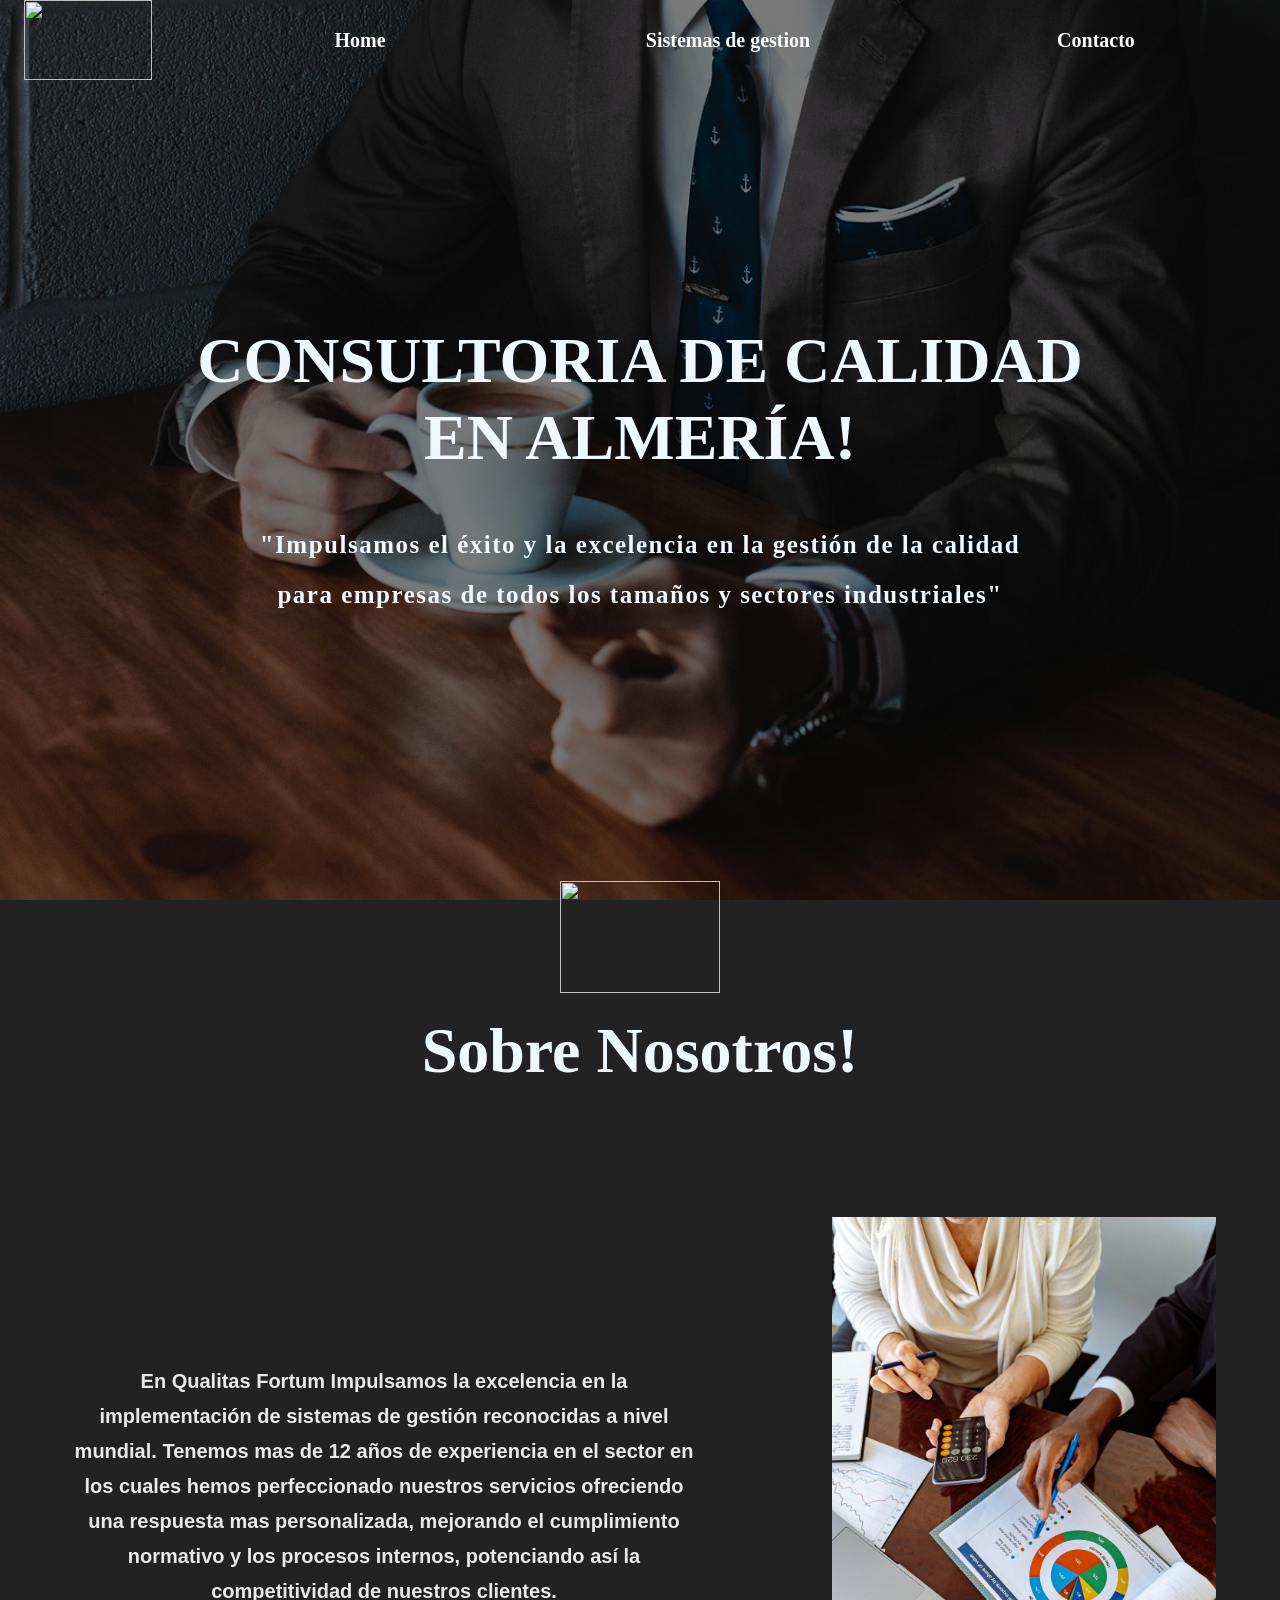
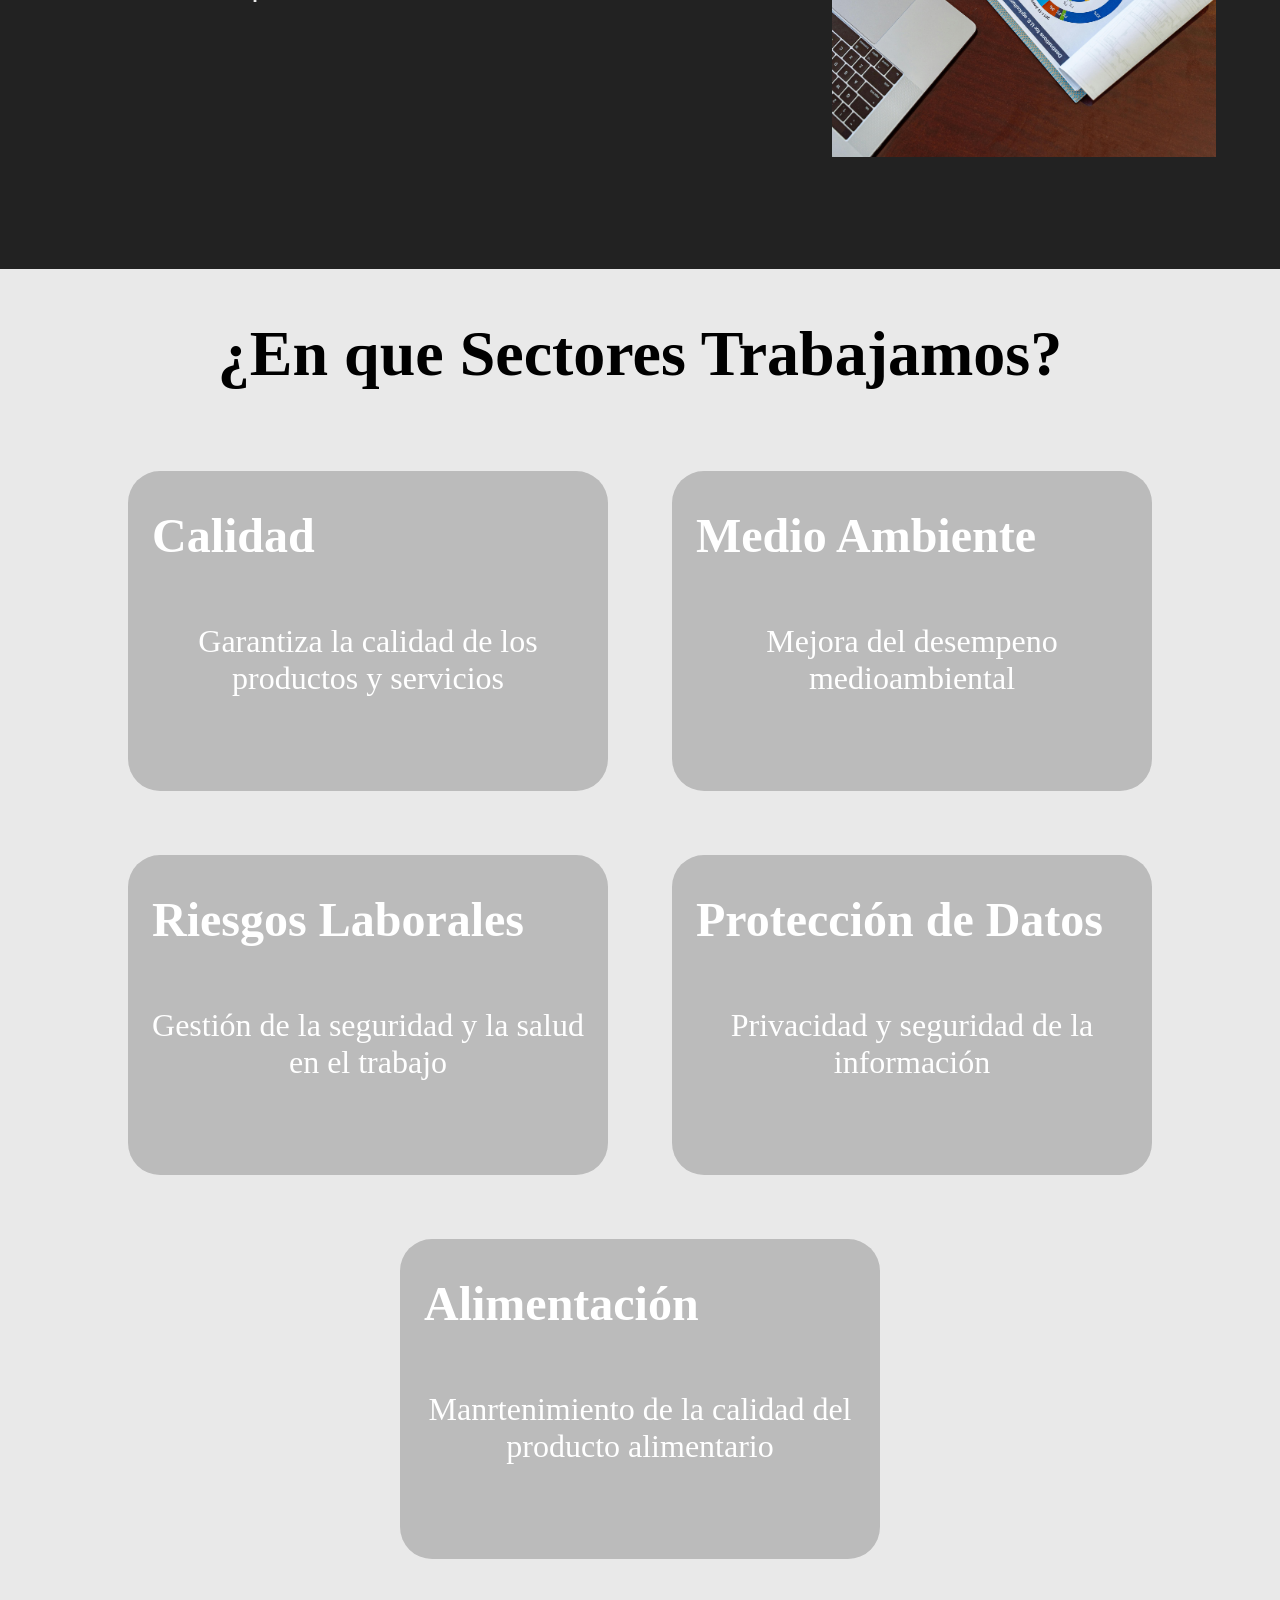
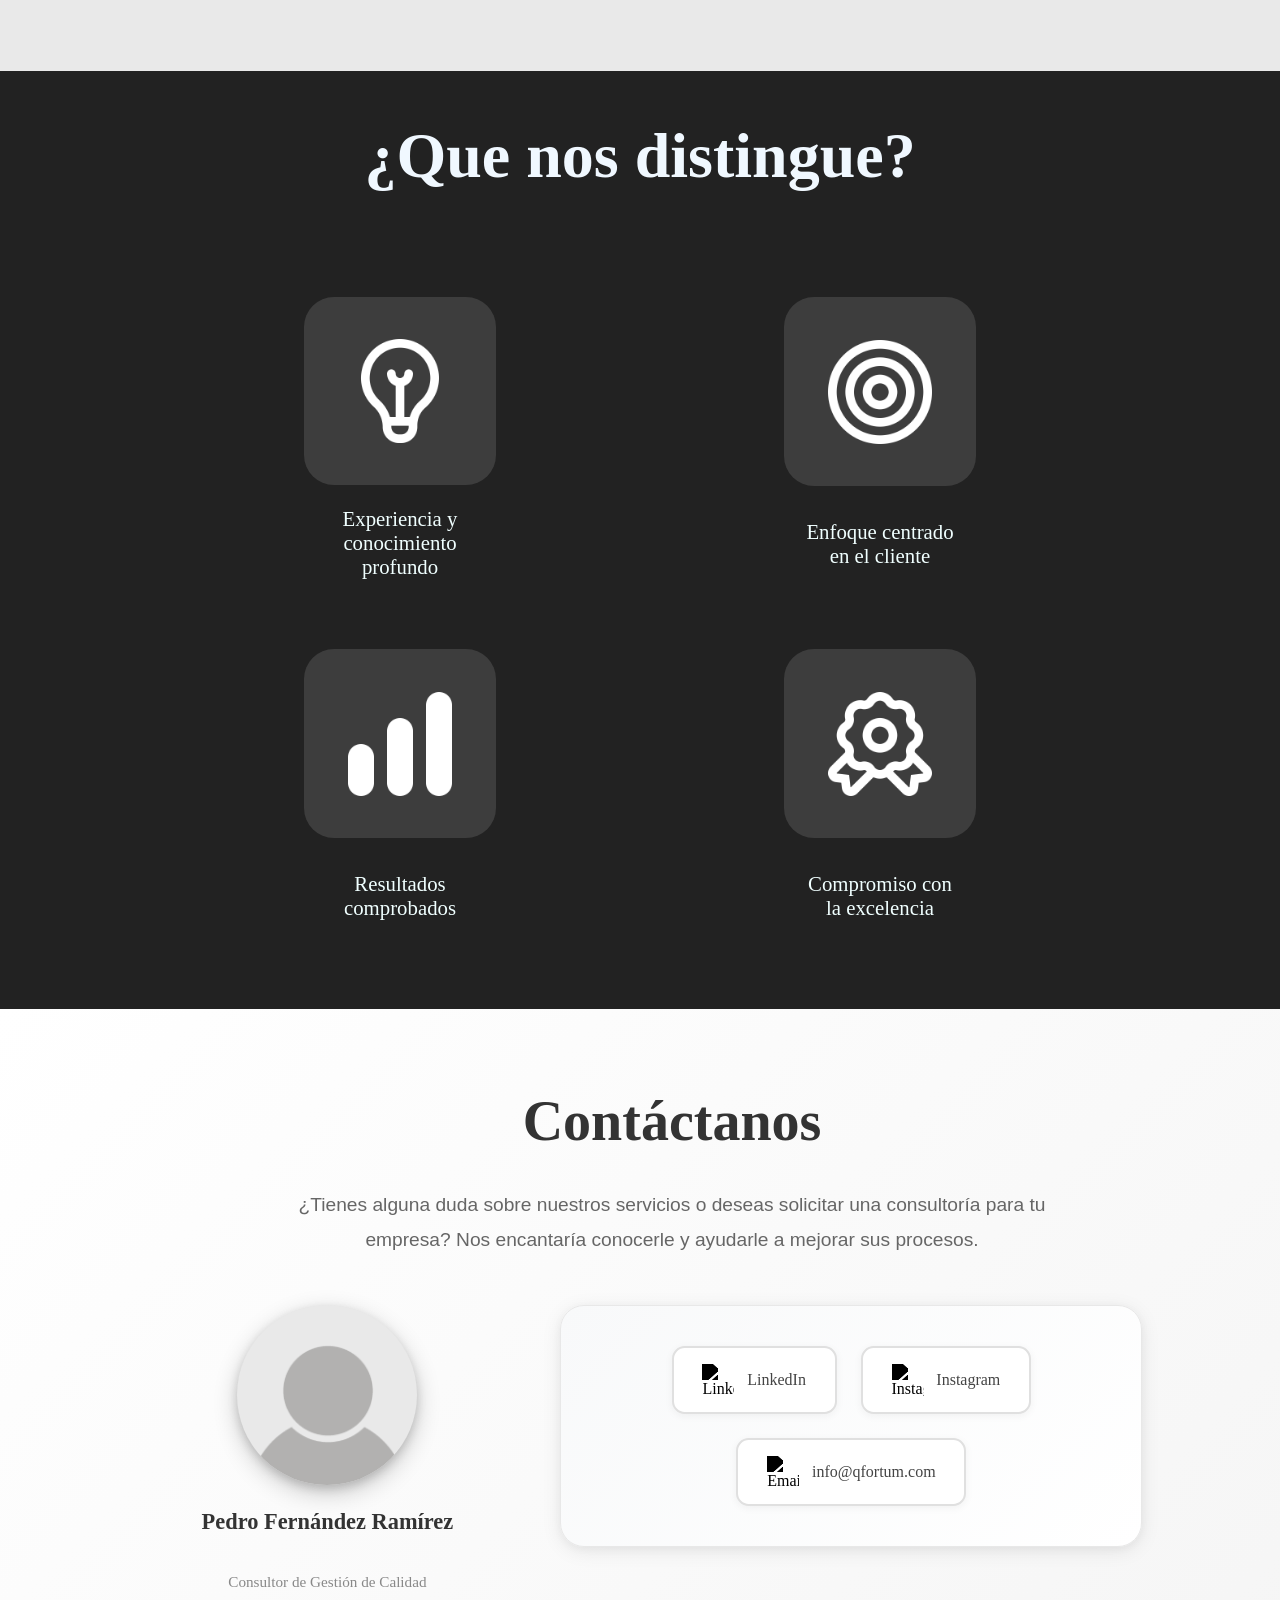
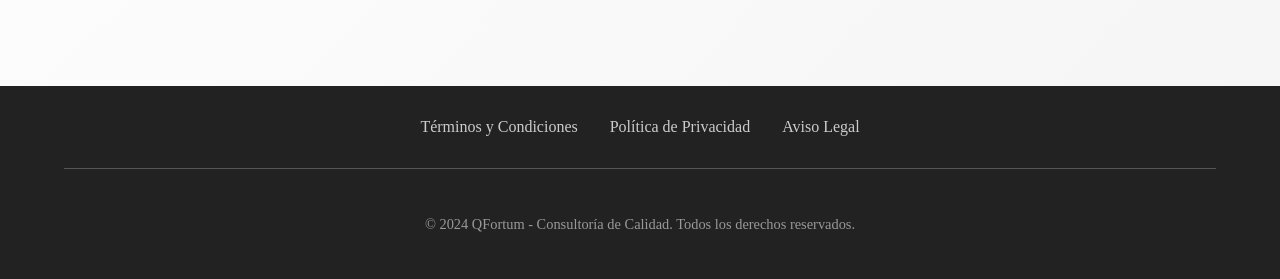
==== index.html @ 3115aa6a "Commit finally" ====
<!DOCTYPE html>
<html>
    <head>
        <meta charset="UTF-8">
        <meta name="viewport" content="width=device-width, initial-scale=1.0">
        <title>QFortum</title>
        <link rel="stylesheet" href="home-style.css">
    </head>
    
    <body>
        <div class="navbar-container">
            <img class="logo-blanco" src="imgs/QfortumW.png">
            <div class="navbar-elements">
                <div class="navbar-element"><a class="url" href="index.html"><h4 class="element-text">Home</h4></a></div>
                <div class="navbar-dropdown">
                    <button class="url"><h4 class="element-text" >Sistemas de gestion</h4></button>
                    <div class="dropdown-content">
                        <a class="dropdown-href" href="SistemasGestion.html">Calidad</a>
                        <a class="dropdown-href" href="MedioAmbiental.html">Medio Ambiente</a>
                        <a class="dropdown-href" href="RiesgosLaborales.html">Riesgos Laborales</a>
                        <a class="dropdown-href" href="ProteccionDatos.html">Proteccion de datos</a>
                        <a class="dropdown-href" href="Alimentario.html">Alimentario</a>
                    </div>
                </div>
                <div class="navbar-element"><a href="#part1" class="url"><h4 class="element-text">Contacto</h4></a></div>
            </div>
        </div>
        
        <div class="title-container">
            <h1 class="title">Consultoria de calidad<br>en Almería!</h1>
            <a class="subtitle"><b>"Impulsamos el éxito y la excelencia en la gestión de la calidad<br>
             para empresas de todos los tamaños y sectores industriales"</b></a>
        </div>

        <div class="desplegable">
            <img class="logo" src="imgs/QfortumB.png">
        </div>

        <div class="about-us"> 
            <div class="about-us-title-container"><h3 class="about-us-title">Sobre Nosotros!</h3></div>
            <div class="about-us-container">
                <p class="about-us-txt">
                    En Qualitas Fortum Impulsamos la excelencia en la implementación de sistemas de gestión
                    reconocidas a nivel mundial. Tenemos mas de 12 años de experiencia en el sector en los
                    cuales hemos perfeccionado nuestros servicios ofreciendo una respuesta mas personalizada,
                    mejorando el cumplimiento normativo y los procesos internos, potenciando así la competitividad
                    de nuestros clientes.
                </p>
                <div class="about-us-img"></div>
            </div>
        </div>

        <div class="container-trabajos">
            <h2 class="subtitle-trabajos">¿En que Sectores Trabajamos?</h2>
            <div class="container-cards">
                <a href="SistemasGestion.html" class="container-card">
                    <h3 class="title-ISO">Calidad</h3>
                    <p class="content-SG">Garantiza la calidad de los productos y servicios</p>
                </a>
                <a href="MedioAmbiental.html" class="container-card">
                    <h3 class="title-ISO">Medio Ambiente</h3>
                    <p class="content-SG">Mejora del desempeno medioambiental</p>
                </a>
                <a href="RiesgosLaborales.html" class="container-card">
                    <h3 class="title-ISO">Riesgos Laborales</h3>
                    <p class="content-SG">Gestión de la seguridad y la salud en el trabajo</p>
                </a>
                <a href="ProteccionDatos.html" class="container-card">
                    <h3 class="title-ISO">Protección de Datos</h3>
                    <p class="content-SG">Privacidad y seguridad de la información</p>
                </a>
                <a href="Alimentario.html" class="container-card">
                    <h3 class="title-ISO">Alimentación</h3>
                    <p class="content-SG">Manrtenimiento de la calidad del producto alimentario</p>
                </a>
            </div>
        </div>

        <div class="distincion"> 
            <div class="about-us-title-container"><h3 class="about-us-title">¿Que nos distingue?</h3></div>
            <div class="distincion-container">
                <div class="cards-container">
                    <div class="card-container">
                        <div class="card">
                            <div class="card-img-container">
                                <img class="card-img" src="imgs/bulbo.png">
                            </div>
                            <div class="card-txt-container">
                                <a class="card-txt">Experiencia y conocimiento profundo</a>
                            </div>
                        </div>
                        <div class="card">
                            <div class="card-img-container">
                                <img class="card-img" src="imgs/diana.png">
                            </div>
                            <div class="card-txt-container">
                                <a class="card-txt">Enfoque centrado en el cliente</a>
                            </div>
                        </div>
                    </div>
                    <div class="card-container">
                        <div class="card">
                            <div class="card-img-container">
                                <img class="card-img" src="imgs/senal-alt-2.png">
                            </div>
                            <div class="card-txt-container">
                                <a class="card-txt">Resultados comprobados</a>
                            </div>
                        </div>
                        <div class="card">
                            <div class="card-img-container">
                                <img class="card-img" src="imgs/otorgar.png">
                            </div>
                            <div class="card-txt-container">
                                <a class="card-txt">Compromiso con la excelencia</a>
                            </div>
                        </div>
                    </div>
                </div>
            </div>
        </div>

        <div id="part1" class="contact">
            <h3 class="contact-title">Contáctanos</h3>
            <p class="contact-text">¿Tienes alguna duda sobre nuestros servicios o deseas solicitar una consultoría para tu empresa? Nos encantaría conocerle y ayudarle a mejorar sus procesos.</p>
            <div class="contact-container">
                <div class="contact-container-img">
                    <img class="contact-img" src="imgs/profile2.png" alt="Pedro Fernández Ramirez">
                    <h4 class="contact-img-txt">Pedro Fernández Ramírez</h4>
                    <p style="color: #888888; font-size: 0.95rem; margin-top: 0.5rem;">Consultor de Gestión de Calidad</p>
                </div>
                <div class="contact-social">
                    <a href="https://www.linkedin.com/in/pedrofernandezramirez" target="_blank" class="social">
                        <img class="contact-logo" src="imgs/linkedin.png" alt="LinkedIn">
                        <span class="txt-social">LinkedIn</span>
                    </a>
                    
                    <a href="https://www.instagram.com/pedrofernandezramirez" target="_blank" class="social">
                        <img class="contact-logo" src="imgs/instagram.png" alt="Instagram">
                        <span class="txt-social">Instagram</span>
                    </a>
                    
                    <a href="mailto:info@qfortum.com" class="social">
                        <img class="contact-logo" src="imgs/sobre.png" alt="Email">
                        <span class="txt-social">info@qfortum.com</span>
                    </a>
                </div>
            </div>
        </div>
        <div class="legal">
            <div class="legal-links">
                <a href="Condiciones.html" class="legal-link">Términos y Condiciones</a>
                <a href="PoliticaPrivacidad.html" class="legal-link">Política de Privacidad</a>
                <a href="Condiciones.html#aviso" class="legal-link">Aviso Legal</a>
            </div>
            <p class="legal-copyright">© 2024 QFortum - Consultoría de Calidad. Todos los derechos reservados.</p>
        </div>
    </body>
</html>
---- home-style.css ----
html, body{
    padding: 0;
    margin: 0;
}

.filter {
    
}


.desplegable {
    width: 100%;
    height: 4rem;
    background-color: #222;
    display: flex;
    align-items: center;
    justify-content: center;
    padding-top: 5px;
    position: sticky;
    top:0;

}

.navbar-container {
    position: absolute;
    width: 100%;
    height: 5rem;
    display: flex;
    align-items: center;
    justify-content: center;
}

.navbar-element {
    height: 100%;
    width: 100%;
}

.navbar-dropdown {
    height: 100%;
    width: 100%;
}

.navbar-dropdown:hover {
    background-color: #bbbbbb54;
}

.navbar-element:hover {
    background-color: #bbbbbb54;
}

.navbar-elements {
    height: 100%;
    width: 100%;
    display: flex;
    justify-content: space-around;
}

.navbar-dropdown:hover .dropdown-content {
    display: flex;
}

.dropdown-content {
    width: 100%;
    background-color: #a3a3a3ef;
    /* position: absolute; */
    display: none;
    flex-direction: column;
    min-width: 160px;
}

.dropdown-href {
    /* width: 100%; */
    color: rgb(255, 255, 255);
    font-size: 20px;
    height: 3em;
    font-family:Cambria, Cochin, Georgia, Times, 'Times New Roman', serif;
    color: #ffffff;
    display: flex;
    align-items: center;
    padding-left: 2rem;
    cursor: pointer;
    text-decoration: none;
}

.dropdown-href:hover {
    background-color: #aaaaaa;
}


.element-text {
    margin: 0;
    color: rgb(255, 255, 255);
    font-size: 20px;
    font-family:Cambria, Cochin, Georgia, Times, 'Times New Roman', serif;
    text-align: center;
}
.url {
    display: flex;
    align-items: center;
    justify-content: center;
    height: 100%;
    width: 100%;
    background: none;
    border: none;
    text-decoration: none;
}

.logo {
    width: 10rem;
    height: 7rem;
   
}
.logo-blanco {
    width: 8rem;
    height: 5rem;
    z-index: 100;
    margin-left: 1.5rem;
    margin-right: 1.5rem;
}


.distincion {
    width: 100%;
    background-color: #222;
}

.about-us {
    width: 100%;
    height: 100vh;
    background-color: #222;
}

.about-us-title-container {
    width: 100%;
    height: 20%;
    background-color: #222;
    display: flex;
    align-items: center;
    justify-content: center;
}

.about-us-container {
    width: 100%;
    height: 75%;
    background-color: #222;
    display: flex;
    align-items: center;
    justify-content: space-around;
}

.about-us-title {
    margin-top: 3rem;
    color: aliceblue;
    font-size: 4rem;
    
    /*font-family:'Segoe UI', Tahoma, Geneva, Verdana, sans-serif;*/
    font-family:Cambria, Cochin, Georgia, Times, 'Times New Roman', serif;
}

.about-us-img {
    height: 80%;
    width: 30%;
    background-image: url('imgs/reunion.jpg');
    background-repeat: no-repeat;
    background-size: cover;
}

.about-us-txt {
    color: #e9e9e9;
    width: 50%;
    height: 100%;
    display: flex;
    align-items: center;
    justify-content: center;
    font-size: 20px;
    font-family: Verdana, Geneva, Tahoma, sans-serif;
    font-weight:bold;
    line-height: 35px;
    text-align: center;
}

.about-us-containers{
    width: 22rem;
    height: 26rem;
    background-color: rgb(244, 244, 244);
    border-radius: 10px;
}

.about-us-container-img {
    width: 100%;
    height: 50%;
    display: flex;
    align-items: center;
    justify-content: center;
}

.about-us-container-txt {
    width: 100%;
    height: 50%;
    display: flex;
    align-items: center;
    justify-content: center;
}


.title-container {
    width: 100%;
    height: 100vh;
    background-image: url('imgs/suit.jpg');
    background-repeat: no-repeat;
    background-size: cover;
    display: flex;
    align-items: center;
    justify-content: center;
    flex-direction: column;
}

.title {
    color: aliceblue;
    text-align: center;
    line-height: 1.2;
    text-transform: uppercase;
    font-size: 4rem;
}

.subtitle {
    color: aliceblue;
    text-align: center;
    line-height: 2;
    letter-spacing: 0.06em;
    font-size: 25px;
    text-align: center;
}

.distincion-container {
    width: 100%;
    height: 80%;
    display: flex;
    align-items: center;
    justify-content: center;
    background-color: #222;
}
    
.cards-container {
    width: 60%;
    height: 100%;
    display: flex;
    flex-direction: column;
    justify-content: space-around;
    background-color: #222;
    margin-bottom: 3rem;
}
    
.card-container {
    width: 70%;
    height: 40%;
    display: flex;
    align-items: center;
    justify-content: space-between;
}

.card {
    height: 100%;
    display: flex;
    flex-direction: column;
    align-items: center;
    justify-content: space-around;
    background-color: #222;  
}
    
.card-img {
    width: 6.5rem;
    height: 6.5rem;
}
    
.card-img-container {
    width: 12rem;
    height: 12rem;
    background-color: #414141;
    display: flex;
    align-items: center;
    justify-content: center;
    border-radius: 30px;
}
    
.card-txt-container {
    width: 100%;
    height: 25%;
    margin-top: 1rem;
    background-color: #222;
    display: flex;
    align-items: center;
    justify-content: center;
    text-align: center;
}

.card-txt {
    color: azure;
    font-size: 1.3rem;
    font-family:Cambria, Cochin, Georgia, Times, 'Times New Roman', serif;
}

.content-container {
    width: 100%;
    height: 100%;
    display: flex;
    align-items: center;
    justify-content: center;
    background-color: #414141;
}

.content-title {
    width: 100%;
    height: 7rem;
    display: flex;
    align-items: center;
    justify-content: center;
}

.content-container-main {
    margin-top: 5rem;
    width: 80%;
    height: 100rem;
    background-color: #414141;

}

.content-container-left {
    width: 45rem;
    height: 20rem;
    margin-top: 7rem;
    background-color:gainsboro;
    border-radius: 2rem;
    display: flex;
    align-items: center;
    }
    
.content-container-text {
    width: 50%;
    height: 100%;
    display: flex;
    justify-content: center;
    align-items: center;
    flex-direction: column;
}

.content-container-text2 {
    width: 50%;
    height: 100%;
    display: flex;
    align-items: center;
    justify-content: center;
    flex-direction: column;
}
        
.content-container-img {
    width: 50%;
    height: 100%;
    display: flex;
    align-items: center;
    justify-content: center;
    border-radius: 2rem;
}

.content-container-img2 {
    width: 50%;
    height: 100%;
    display: flex;
    align-items: center;
    justify-content: center;
    border-radius: 2rem;
}

.content-img {
    width: 100%;
    height: 100%;
    object-fit: cover;
    border-radius: 2rem;
}

.content-container-right {
    margin-top: 7rem;
    width: 100%;
    height: 20rem;
    display: flex;
    justify-content: end;
}

.content-container-right2 {
    width: 75%;
    height: 20rem;
    background-color: gainsboro;
    border-radius: 2rem;
    display: flex;
}

.titulo-container {
    font-size: 2rem;
    margin: 0;
    margin-bottom: 9px;
}
    
.container-txt {
    font-size: 1rem;
    margin: 2.5px;
    font-family:Cambria, Cochin, Georgia, Times, 'Times New Roman', serif;
}

.container-url {
    width: 90%;
    display: flex;
    justify-content: center;
    margin-top: 5px;
    
}

.img-flecha {
    width: 1.3rem;
    height: 1.3rem;
}

.legal {
    background-color: #222222;
    width: 100%;
    padding: 2rem 0;
    display: flex;
    flex-direction: column;
    align-items: center;
    justify-content: center;
}

.legal-links {
    width: 90%;
    max-width: 1200px;
    display: flex;
    justify-content: center;
    flex-wrap: wrap;
    gap: 2rem;
    margin-bottom: 2rem;
    border-bottom: 1px solid #555555;
    padding-bottom: 2rem;
}

.legal-link {
    text-decoration: none;
    color: #cccccc;
    font-size: 1rem;
    font-family: Cambria, Cochin, Georgia, Times, 'Times New Roman', serif;
    transition: color 0.3s ease;
}

.legal-link:hover {
    color: #ff3535;
}

.legal-copyright {
    color: #999999;
    font-size: 0.9rem;
    font-family: Cambria, Cochin, Georgia, Times, 'Times New Roman', serif;
    text-align: center;
}

.content-container-urls {
    width: 80%;
    display: flex;
}

.container-medioambiente {
    display: flex;
    flex-direction: column;
    justify-content: left;
}

.container-flecha {
    display: flex;
    flex-direction: column;
}

.titulo-container-medioambiente {
    width: 80%;
}

.container-trabajos {
    padding-bottom: 5rem;
    text-decoration: none;
    width: 100%;
    height: 100%;
    display: flex;
    align-items: center;
    justify-content: center;
    flex-direction: column;
    background-color: #e9e9e9;
}

.container-cards {
    width: 90%;
    display: flex;
    flex-wrap: wrap;
    align-items: center;
    justify-content: center;
    font-family: inherit;
}

.container-card {
    text-decoration: none;
    border: none;
    margin: 2rem;
    width: 30rem;
    height: 20rem;
    background-color: #bbbbbb;
    border-radius: 2rem;
}

.container-card:hover {
    background-color: #ff3535;
}

.subtitle-trabajos {
    font-size: 4rem;
    margin: 1rem;
    margin-top: 3rem;
    margin-bottom: 3rem;
    font-family:Cambria, Cochin, Georgia, Times, 'Times New Roman', serif;
}

.title-ISO {
    width: 100%;
    height: 25%;
    display: flex;
    align-items: center;
    text-align: center;
    overflow: hidden;
    font-size: 3.0rem;
    color:#ffffff;
    margin-left: 1.5rem;
    margin-top: 1.5rem;
}

.content-SG {
    width: 90%;
    height: 50%;
    display: flex;
    color:#ffffff;
    font-size: 2.0rem;
    text-align: center;
    margin-left: 5%;
}

.contact {
    display: flex;
    align-items: center;
    justify-content: center;
    flex-direction: column;
    width: 100%;
    background: linear-gradient(135deg, #ffffff 0%, #f5f5f5 100%);
    padding: 5rem 2rem;
}

.contact-title {
    margin: 0;
    text-align: center;
    width: 100%;
    font-size: 3.5rem;
    color: #333333;
    margin-bottom: 1rem;
    font-family: Cambria, Cochin, Georgia, Times, 'Times New Roman', serif;
    font-weight: bold;
}

.contact-text {
    color: #666666;
    width: 100%;
    max-width: 800px;
    display: flex;
    align-items: center;
    justify-content: center;
    font-size: 1.2rem;
    font-family: Verdana, Geneva, Tahoma, sans-serif;
    line-height: 1.8;
    text-align: center;
    margin-bottom: 3rem;
}

.contact-container {
    width: 100%;
    max-width: 1000px;
    display: flex;
    align-items: flex-start;
    justify-content: space-around;
    gap: 3rem;
    flex-wrap: wrap;
}

.contact-card-txt {
    height: auto;
    width: 100%;
    background-color: transparent;
}

.contact-container-img {
    height: auto;
    width: auto;
    display: flex;
    align-items: center;
    justify-content: center;
    flex-direction: column;
    margin-right: 0;
}

.contact-img {
    height: 180px;
    width: 180px;
    border-radius: 50%;
    background-color: #e9e9e9;
    object-fit: cover;
    box-shadow: 0 8px 25px rgba(0, 0, 0, 0.2), 0 4px 10px rgba(0, 0, 0, 0.15);
    transition: transform 0.3s ease;
}

.contact-img:hover {
    transform: scale(1.05);
}

.contact-img-txt {
    margin-top: 1.5rem;
    color: #333333;
    width: 100%;
    text-align: center;
    font-family: Cambria, Cochin, Georgia, Times, 'Times New Roman', serif;
    font-size: 1.4rem;
    font-weight: bold;
}

.contact-social {
    display: flex;
    align-items: center;
    justify-content: center;
    flex-wrap: wrap;
    width: 100%;
    max-width: 500px;
    gap: 1.5rem;
    padding: 2.5rem;
    background: linear-gradient(135deg, #f8f9fa 0%, #ffffff 100%);
    border-radius: 1.5rem;
    box-shadow: 0 4px 20px rgba(0, 0, 0, 0.08), 0 2px 8px rgba(0, 0, 0, 0.04);
    border: 1px solid #e8e8e8;
}

.contact-logo {
    height: 2rem;
    width: 2rem;
    margin-right: 0.8rem;
    filter: brightness(0) saturate(100%);
    transition: all 0.3s ease;
}

.social:hover .contact-logo {
    filter: brightness(0) saturate(100%) hue-rotate(355deg);
    transform: scale(1.1);
}

.txt-social {
    text-align: center;
    font-size: 1rem;
    color: #444444;
    white-space: nowrap;
    font-family: Cambria, Cochin, Georgia, Times, 'Times New Roman', serif;
    transition: color 0.3s ease;
    font-weight: 500;
}

.social {
    margin-top: 0;
    height: auto;
    display: flex;
    align-items: center;
    justify-content: center;
    padding: 1rem 1.8rem;
    border-radius: 0.8rem;
    background-color: #ffffff;
    border: 2px solid #e0e0e0;
    transition: all 0.3s ease;
    cursor: pointer;
    text-decoration: none;
    box-shadow: 0 2px 8px rgba(0, 0, 0, 0.05);
    font-weight: 500;
}

.social:hover {
    background-color: #ff3535;
    border-color: #ff3535;
    box-shadow: 0 6px 20px rgba(255, 53, 53, 0.25);
    transform: translateY(-3px);
}

.social:hover .txt-social {
    color: #ffffff;
}


.container-sistemas {
    width: 100%;
    margin-top: 2rem;
    margin-bottom: 5rem;
    display: flex;
    align-items: center;
    justify-content: center;
    flex-direction: column;
}

.cards-container {
    width: 50%;
    height: 100%;
    display: flex;
    flex-direction: column;
    justify-content: space-around;
}
    
.card-container {
    margin-top: 2.5rem;
    margin-bottom: 2.5rem;
    width: 100%;
    height: 17rem;
    display: flex;
    align-items: center;
    justify-content: space-between;

}

.card {
    width: 25%;
    height: 100%;
    display: flex;
    flex-direction: column;
    align-items: center;
    justify-content: space-around;
}

.card-img-container:hover .overlay{
    opacity: 1;
}

.overlay{
    background-color:#7c7c7c;
    opacity: 0;
    position: absolute;
    top: 0;
    bottom: 0;
    left: 0;
    right: 0;
    height: 100%;
    width: 100%;
    border-radius: 30px;
    display: flex;
    align-items: center;
    justify-content: center;
}
    
.card-img {
    width: 6.5rem;
    height: 6.5rem;
}
    
.card-img-container {
    width: 12rem;
    height: 12rem;
    position: relative;
    background-color: #3d3d3d;
    display: flex;
    align-items: center;
    justify-content: center;
    border-radius: 30px;
}
    
.card-txt-container {
    width: 100%;
    display: flex;
    align-items: center;
    justify-content: center;
    text-align: center;
}

.card-txt {
    margin-top: 1rem;
    font-size: 1.3rem;
}

.secret-txt {
    text-align: center;
    font-size: 1.4rem;
    font-family:Cambria, Cochin, Georgia, Times, 'Times New Roman', serif;
    color: aliceblue;
}
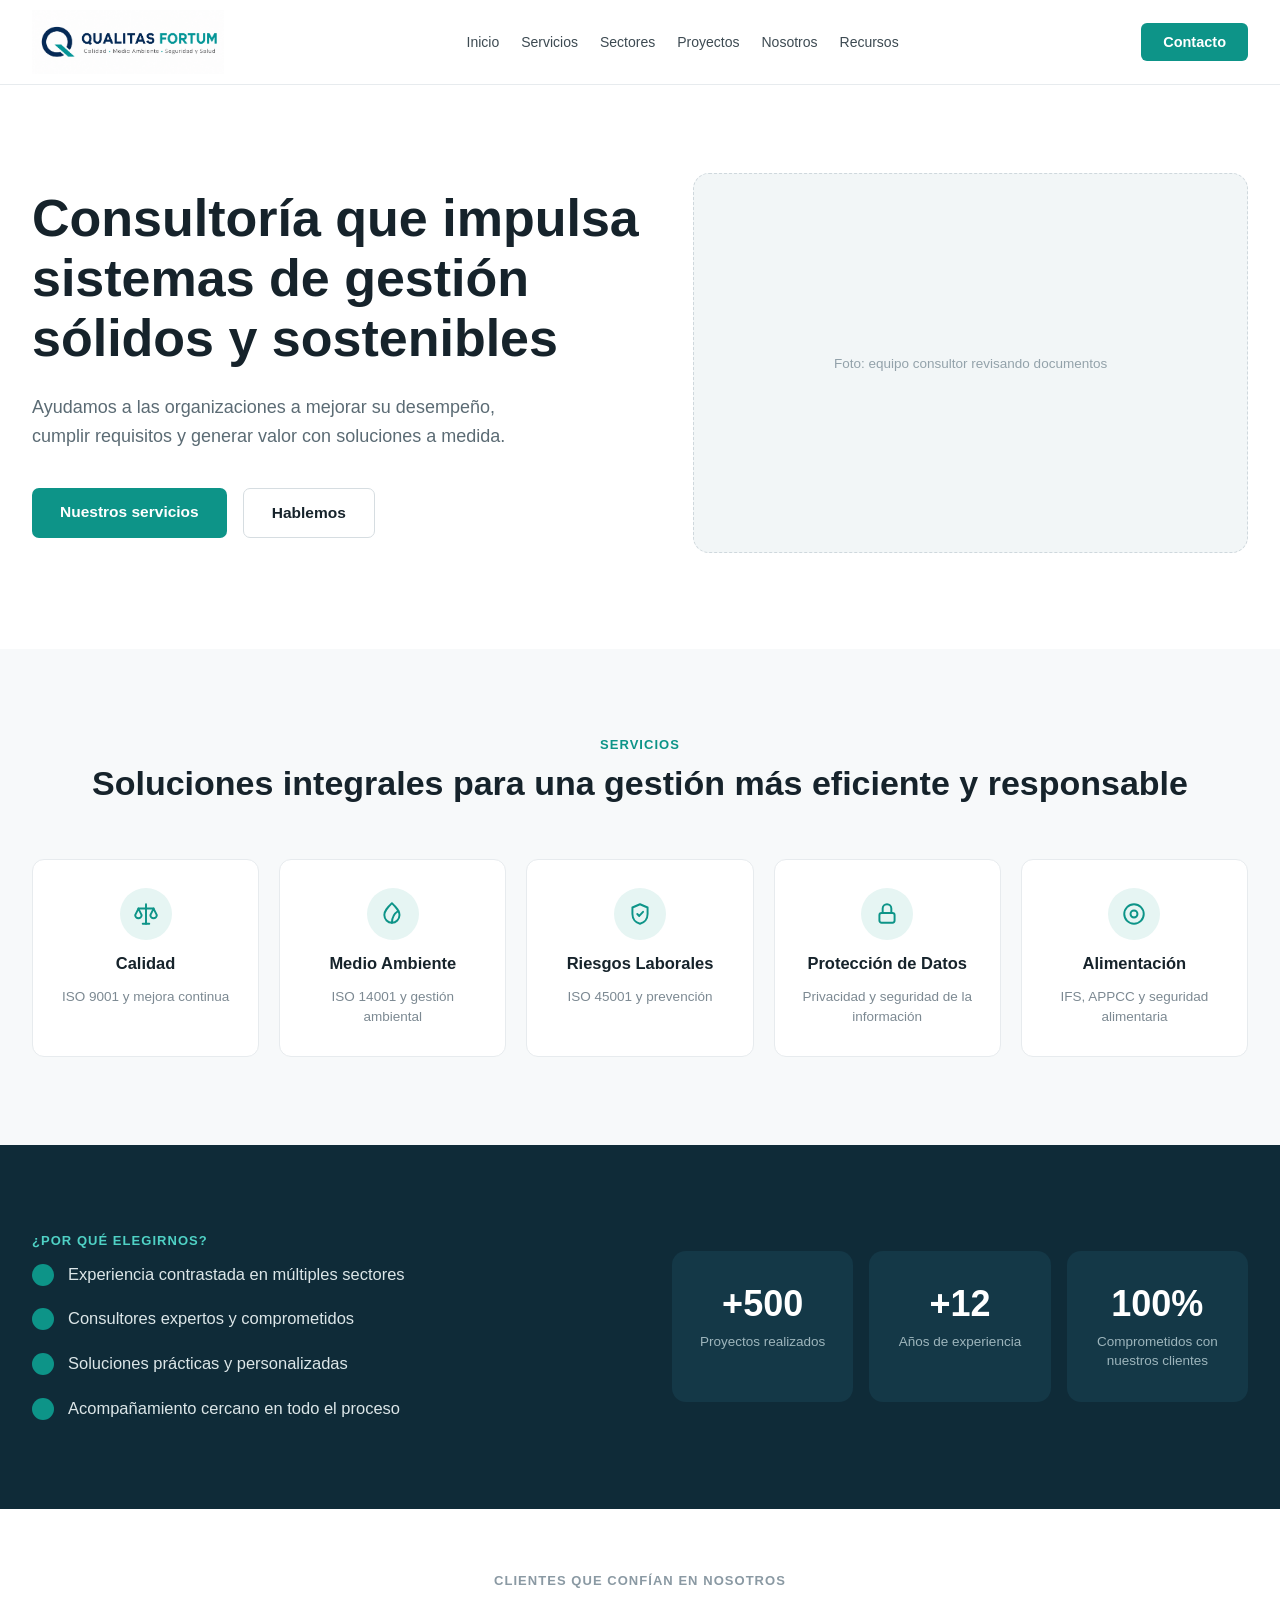
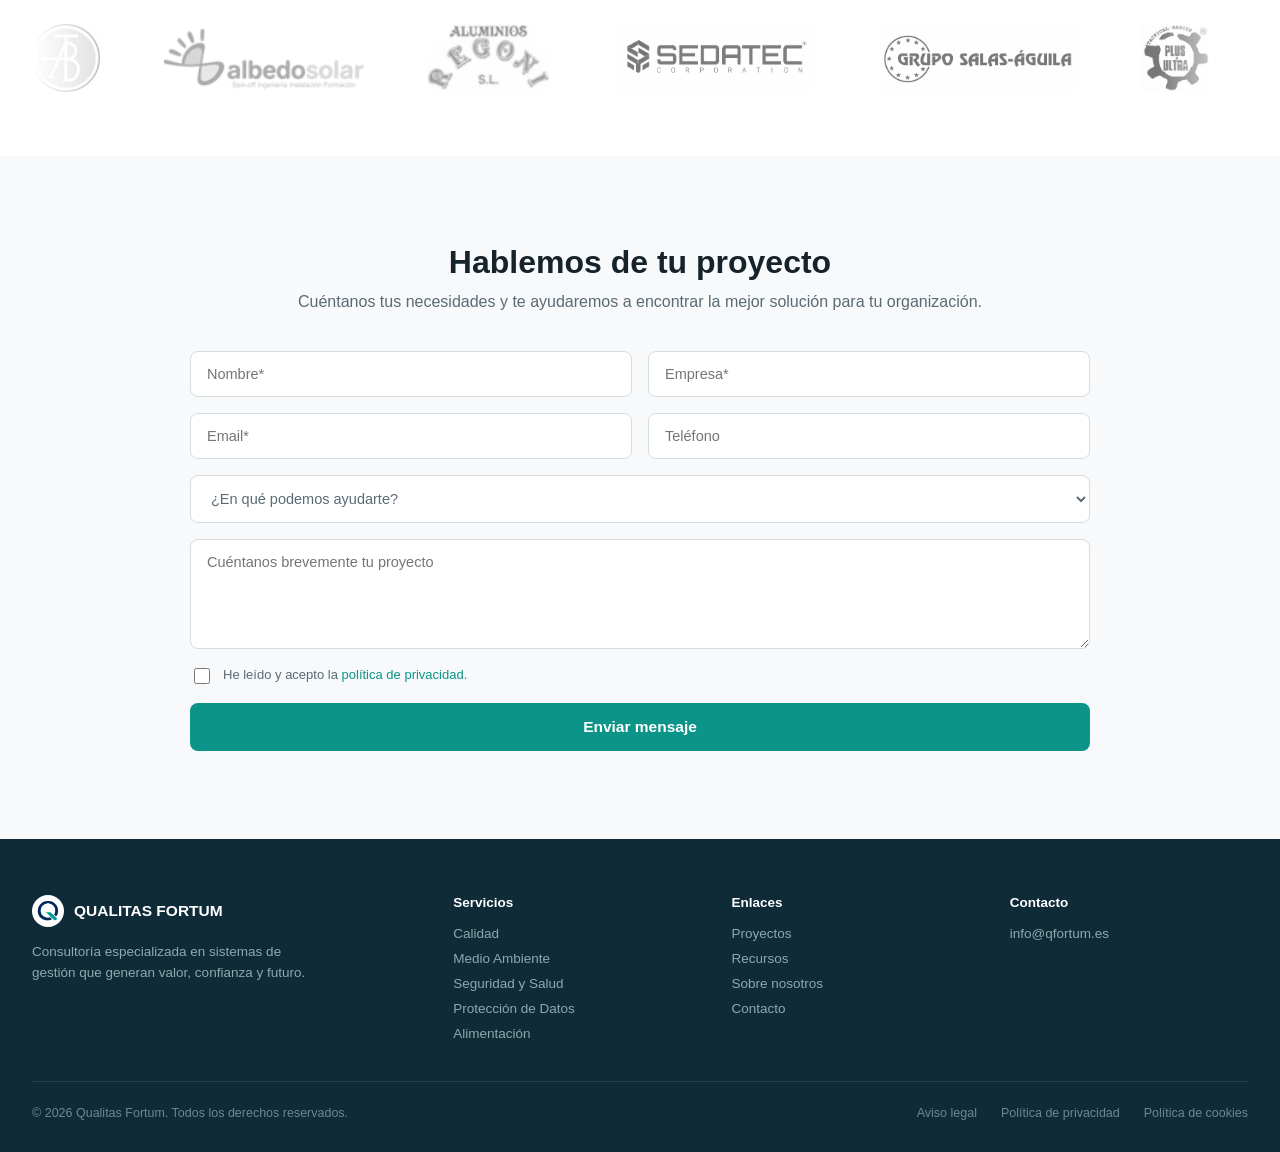
==== commit e8ab1b5d: "New updates" ====
--- a/index.html
+++ b/index.html
@@ -1,161 +1,294 @@
 <!DOCTYPE html>
-<html>
-    <head>
-        <meta charset="UTF-8">
-        <meta name="viewport" content="width=device-width, initial-scale=1.0">
-        <title>QFortum</title>
-        <link rel="stylesheet" href="home-style.css">
-    </head>
-    
-    <body>
-        <div class="navbar-container">
-            <img class="logo-blanco" src="imgs/QfortumW.png">
-            <div class="navbar-elements">
-                <div class="navbar-element"><a class="url" href="index.html"><h4 class="element-text">Home</h4></a></div>
-                <div class="navbar-dropdown">
-                    <button class="url"><h4 class="element-text" >Sistemas de gestion</h4></button>
-                    <div class="dropdown-content">
-                        <a class="dropdown-href" href="SistemasGestion.html">Calidad</a>
-                        <a class="dropdown-href" href="MedioAmbiental.html">Medio Ambiente</a>
-                        <a class="dropdown-href" href="RiesgosLaborales.html">Riesgos Laborales</a>
-                        <a class="dropdown-href" href="ProteccionDatos.html">Proteccion de datos</a>
-                        <a class="dropdown-href" href="Alimentario.html">Alimentario</a>
-                    </div>
-                </div>
-                <div class="navbar-element"><a href="#part1" class="url"><h4 class="element-text">Contacto</h4></a></div>
-            </div>
-        </div>
-        
-        <div class="title-container">
-            <h1 class="title">Consultoria de calidad<br>en Almería!</h1>
-            <a class="subtitle"><b>"Impulsamos el éxito y la excelencia en la gestión de la calidad<br>
-             para empresas de todos los tamaños y sectores industriales"</b></a>
-        </div>
-
-        <div class="desplegable">
-            <img class="logo" src="imgs/QfortumB.png">
-        </div>
-
-        <div class="about-us"> 
-            <div class="about-us-title-container"><h3 class="about-us-title">Sobre Nosotros!</h3></div>
-            <div class="about-us-container">
-                <p class="about-us-txt">
-                    En Qualitas Fortum Impulsamos la excelencia en la implementación de sistemas de gestión
-                    reconocidas a nivel mundial. Tenemos mas de 12 años de experiencia en el sector en los
-                    cuales hemos perfeccionado nuestros servicios ofreciendo una respuesta mas personalizada,
-                    mejorando el cumplimiento normativo y los procesos internos, potenciando así la competitividad
-                    de nuestros clientes.
-                </p>
-                <div class="about-us-img"></div>
-            </div>
-        </div>
-
-        <div class="container-trabajos">
-            <h2 class="subtitle-trabajos">¿En que Sectores Trabajamos?</h2>
-            <div class="container-cards">
-                <a href="SistemasGestion.html" class="container-card">
-                    <h3 class="title-ISO">Calidad</h3>
-                    <p class="content-SG">Garantiza la calidad de los productos y servicios</p>
-                </a>
-                <a href="MedioAmbiental.html" class="container-card">
-                    <h3 class="title-ISO">Medio Ambiente</h3>
-                    <p class="content-SG">Mejora del desempeno medioambiental</p>
-                </a>
-                <a href="RiesgosLaborales.html" class="container-card">
-                    <h3 class="title-ISO">Riesgos Laborales</h3>
-                    <p class="content-SG">Gestión de la seguridad y la salud en el trabajo</p>
-                </a>
-                <a href="ProteccionDatos.html" class="container-card">
-                    <h3 class="title-ISO">Protección de Datos</h3>
-                    <p class="content-SG">Privacidad y seguridad de la información</p>
-                </a>
-                <a href="Alimentario.html" class="container-card">
-                    <h3 class="title-ISO">Alimentación</h3>
-                    <p class="content-SG">Manrtenimiento de la calidad del producto alimentario</p>
-                </a>
-            </div>
-        </div>
-
-        <div class="distincion"> 
-            <div class="about-us-title-container"><h3 class="about-us-title">¿Que nos distingue?</h3></div>
-            <div class="distincion-container">
-                <div class="cards-container">
-                    <div class="card-container">
-                        <div class="card">
-                            <div class="card-img-container">
-                                <img class="card-img" src="imgs/bulbo.png">
-                            </div>
-                            <div class="card-txt-container">
-                                <a class="card-txt">Experiencia y conocimiento profundo</a>
-                            </div>
-                        </div>
-                        <div class="card">
-                            <div class="card-img-container">
-                                <img class="card-img" src="imgs/diana.png">
-                            </div>
-                            <div class="card-txt-container">
-                                <a class="card-txt">Enfoque centrado en el cliente</a>
-                            </div>
-                        </div>
-                    </div>
-                    <div class="card-container">
-                        <div class="card">
-                            <div class="card-img-container">
-                                <img class="card-img" src="imgs/senal-alt-2.png">
-                            </div>
-                            <div class="card-txt-container">
-                                <a class="card-txt">Resultados comprobados</a>
-                            </div>
-                        </div>
-                        <div class="card">
-                            <div class="card-img-container">
-                                <img class="card-img" src="imgs/otorgar.png">
-                            </div>
-                            <div class="card-txt-container">
-                                <a class="card-txt">Compromiso con la excelencia</a>
-                            </div>
-                        </div>
-                    </div>
-                </div>
-            </div>
-        </div>
-
-        <div id="part1" class="contact">
-            <h3 class="contact-title">Contáctanos</h3>
-            <p class="contact-text">¿Tienes alguna duda sobre nuestros servicios o deseas solicitar una consultoría para tu empresa? Nos encantaría conocerle y ayudarle a mejorar sus procesos.</p>
-            <div class="contact-container">
-                <div class="contact-container-img">
-                    <img class="contact-img" src="imgs/profile2.png" alt="Pedro Fernández Ramirez">
-                    <h4 class="contact-img-txt">Pedro Fernández Ramírez</h4>
-                    <p style="color: #888888; font-size: 0.95rem; margin-top: 0.5rem;">Consultor de Gestión de Calidad</p>
-                </div>
-                <div class="contact-social">
-                    <a href="https://www.linkedin.com/in/pedrofernandezramirez" target="_blank" class="social">
-                        <img class="contact-logo" src="imgs/linkedin.png" alt="LinkedIn">
-                        <span class="txt-social">LinkedIn</span>
-                    </a>
-                    
-                    <a href="https://www.instagram.com/pedrofernandezramirez" target="_blank" class="social">
-                        <img class="contact-logo" src="imgs/instagram.png" alt="Instagram">
-                        <span class="txt-social">Instagram</span>
-                    </a>
-                    
-                    <a href="mailto:info@qfortum.com" class="social">
-                        <img class="contact-logo" src="imgs/sobre.png" alt="Email">
-                        <span class="txt-social">info@qfortum.com</span>
-                    </a>
-                </div>
-            </div>
-        </div>
-        <div class="legal">
-            <div class="legal-links">
-                <a href="Condiciones.html" class="legal-link">Términos y Condiciones</a>
-                <a href="PoliticaPrivacidad.html" class="legal-link">Política de Privacidad</a>
-                <a href="Condiciones.html#aviso" class="legal-link">Aviso Legal</a>
-            </div>
-            <p class="legal-copyright">© 2024 QFortum - Consultoría de Calidad. Todos los derechos reservados.</p>
-        </div>
-    </body>
+<html lang="es">
+<head>
+<meta charset="utf-8">
+<meta name="viewport" content="width=device-width, initial-scale=1">
+<title>Qualitas Fortum · Consultoría en sistemas de gestión</title>
+<meta name="description" content="Qualitas Fortum, consultoría especializada en sistemas de gestión: calidad, medio ambiente, seguridad y salud, protección de datos y seguridad alimentaria.">
+<link rel="icon" href="assets/Logo-pequeño.png">
+<link rel="stylesheet" href="styles.css">
+</head>
+<body>
+<div style="font-family: 'Helvetica Neue', Helvetica, Arial, sans-serif; color: #1e2a32; background: #ffffff; width: 100%;">
+
+  <!-- NAVBAR -->
+  <div style="position: sticky; top: 0; z-index: 100; width: 100%; background: #ffffff; border-bottom: 1px solid #e7ebee; box-sizing: border-box;">
+    <div style="width: 100%; max-width: 1280px; margin: 0 auto; height: 84px; padding: 0 32px; display: flex; align-items: center; justify-content: space-between; box-sizing: border-box;" class="qf-sec">
+      <div style="display: flex; align-items: center; gap: 12px;">
+        <img src="assets/logo-qualitas-fortum.png" alt="Qualitas Fortum" style="height: 64px; width: auto; display: block; mix-blend-mode: multiply;">
+      </div>
+      <div class="qf-navlinks" style="display: flex; align-items: center; gap: 22px;">
+        <a href="#inicio" style="font-size: 14px; color: #3d4a52; font-weight: 500; white-space: nowrap;">Inicio</a>
+        <a href="#servicios" style="font-size: 14px; color: #3d4a52; font-weight: 500; white-space: nowrap;">Servicios</a>
+        <a href="#sectores" style="font-size: 14px; color: #3d4a52; font-weight: 500; white-space: nowrap;">Sectores</a>
+        <a href="#proyectos" style="font-size: 14px; color: #3d4a52; font-weight: 500; white-space: nowrap;">Proyectos</a>
+        <a href="#nosotros" style="font-size: 14px; color: #3d4a52; font-weight: 500; white-space: nowrap;">Nosotros</a>
+        <a href="#recursos" style="font-size: 14px; color: #3d4a52; font-weight: 500; white-space: nowrap;">Recursos</a>
+      </div>
+      <div style="display: flex; align-items: center; gap: 10px;">
+        <a href="#contacto" style="background: #0d9488; color: #ffffff; padding: 11px 22px; border-radius: 6px; font-size: 14.5px; font-weight: 600; white-space: nowrap;">Contacto</a>
+        <button class="qf-burger" style="display: none; width: 40px; height: 40px; border: 1px solid #d6dde1; border-radius: 8px; background: #ffffff; align-items: center; justify-content: center; cursor: pointer; flex-shrink: 0;">
+          <div style="width: 18px; height: 2px; background: #16232b; position: relative;">
+            <div style="position: absolute; top: -6px; left: 0; width: 18px; height: 2px; background: #16232b;"></div>
+            <div style="position: absolute; top: 6px; left: 0; width: 18px; height: 2px; background: #16232b;"></div>
+          </div>
+        </button>
+      </div>
+    </div>
+    <div class="qf-mobile-menu qf-sec" style="display: none; flex-direction: column; padding: 8px 32px 20px; border-top: 1px solid #e7ebee; background: #ffffff;">
+      <a href="#inicio" style="font-size: 15.5px; color: #3d4a52; font-weight: 500; padding: 12px 0; border-bottom: 1px solid #f0f3f4;">Inicio</a>
+      <a href="#servicios" style="font-size: 15.5px; color: #3d4a52; font-weight: 500; padding: 12px 0; border-bottom: 1px solid #f0f3f4;">Servicios</a>
+      <a href="#sectores" style="font-size: 15.5px; color: #3d4a52; font-weight: 500; padding: 12px 0; border-bottom: 1px solid #f0f3f4;">Sectores</a>
+      <a href="#proyectos" style="font-size: 15.5px; color: #3d4a52; font-weight: 500; padding: 12px 0; border-bottom: 1px solid #f0f3f4;">Proyectos</a>
+      <a href="#nosotros" style="font-size: 15.5px; color: #3d4a52; font-weight: 500; padding: 12px 0; border-bottom: 1px solid #f0f3f4;">Nosotros</a>
+      <a href="#recursos" style="font-size: 15.5px; color: #3d4a52; font-weight: 500; padding: 12px 0;">Recursos</a>
+    </div>
+  </div>
+
+  <!-- HERO -->
+  <div id="inicio" class="qf-sec" style="width: 100%; display: flex; justify-content: center; padding: 88px 32px 96px; box-sizing: border-box; background: #ffffff;">
+    <div class="qf-hero-grid" style="width: 100%; max-width: 1280px; display: grid; grid-template-columns: minmax(300px, 1.05fr) minmax(260px, 0.95fr); gap: 48px; align-items: center;">
+      <div>
+        <h1 style="font-size: clamp(30px, 4.2vw, 52px); line-height: 1.16; font-weight: 700; margin: 0 0 24px; color: #16232b; text-wrap: pretty;">Consultoría que impulsa sistemas de gestión sólidos y sostenibles</h1>
+        <p style="font-size: 18px; line-height: 1.65; color: #5b6b74; margin: 0 0 36px; max-width: 480px;">Ayudamos a las organizaciones a mejorar su desempeño, cumplir requisitos y generar valor con soluciones a medida.</p>
+        <div style="display: flex; gap: 16px;">
+          <a href="#servicios" style="background: #0d9488; color: #ffffff; padding: 15px 28px; border-radius: 7px; font-size: 15.5px; font-weight: 600;">Nuestros servicios</a>
+          <a href="#contacto" style="background: #ffffff; color: #16232b; padding: 15px 28px; border-radius: 7px; font-size: 15.5px; font-weight: 600; border: 1.5px solid #d6dde1;">Hablemos</a>
+        </div>
+      </div>
+      <div style="width: 100%; height: 380px; display: block;; border:1px dashed #cfd8dd; border-radius:16px; background:#f2f6f7; display:flex; align-items:center; justify-content:center; color:#93a2aa; font-size:13.5px; text-align:center; padding:16px; box-sizing:border-box;">Foto: equipo consultor revisando documentos</div>
+    </div>
+  </div>
+
+  <!-- SERVICIOS -->
+  <div id="servicios" class="qf-sec" style="width: 100%; display: flex; justify-content: center; padding: 88px 32px; box-sizing: border-box; background: #f7f9fa;">
+    <div style="width: 100%; max-width: 1280px;">
+      <div style="text-align: center; margin-bottom: 56px;">
+        <div style="font-size: 13px; font-weight: 700; letter-spacing: 0.08em; color: #0d9488; margin-bottom: 12px;">SERVICIOS</div>
+        <h2 style="font-size: clamp(24px, 3vw, 34px); font-weight: 700; color: #16232b; margin: 0;">Soluciones integrales para una gestión más eficiente y responsable</h2>
+      </div>
+      <div id="sectores" class="qf-grid-5" style="display: grid; grid-template-columns: repeat(5, 1fr); gap: 20px;">
+        <a href="sistema-calidad.html" style="background: #ffffff; border: 1px solid #e7ebee; border-radius: 12px; padding: 28px 22px; display: flex; flex-direction: column; align-items: center; text-align: center; gap: 14px;">
+          <div style="width: 52px; height: 52px; border-radius: 50%; background: #e6f5f3; display: flex; align-items: center; justify-content: center;">
+            <svg width="26" height="26" viewBox="0 0 24 24" fill="none" stroke="#0d9488" stroke-width="1.8" stroke-linecap="round" stroke-linejoin="round"><path d="M12 3v18"></path><path d="M5 7h14"></path><path d="M5 7 2 13a3 3 0 0 0 6 0z"></path><path d="M19 7l-3 6a3 3 0 0 0 6 0z"></path><path d="M9 21h6"></path></svg>
+          </div>
+          <div style="font-size: 16.5px; font-weight: 700; color: #16232b;">Calidad</div>
+          <div style="font-size: 13.5px; color: #7c8992; line-height: 1.5;">ISO 9001 y mejora continua</div>
+        </a>
+        <a href="sistema-medioambiente.html" style="background: #ffffff; border: 1px solid #e7ebee; border-radius: 12px; padding: 28px 22px; display: flex; flex-direction: column; align-items: center; text-align: center; gap: 14px;">
+          <div style="width: 52px; height: 52px; border-radius: 50%; background: #e6f5f3; display: flex; align-items: center; justify-content: center;">
+            <svg width="26" height="26" viewBox="0 0 24 24" fill="none" stroke="#0d9488" stroke-width="1.8" stroke-linecap="round" stroke-linejoin="round"><path d="M11 20A7 7 0 0 1 4 13c0-4 3-7 7-11 4 4 7 7 7 11a7 7 0 0 1-7 7z"></path><path d="M11 20c0-6 3-9 6-11"></path></svg>
+          </div>
+          <div style="font-size: 16.5px; font-weight: 700; color: #16232b;">Medio Ambiente</div>
+          <div style="font-size: 13.5px; color: #7c8992; line-height: 1.5;">ISO 14001 y gestión ambiental</div>
+        </a>
+        <a href="sistema-riesgos-laborales.html" style="background: #ffffff; border: 1px solid #e7ebee; border-radius: 12px; padding: 28px 22px; display: flex; flex-direction: column; align-items: center; text-align: center; gap: 14px;">
+          <div style="width: 52px; height: 52px; border-radius: 50%; background: #e6f5f3; display: flex; align-items: center; justify-content: center;">
+            <svg width="26" height="26" viewBox="0 0 24 24" fill="none" stroke="#0d9488" stroke-width="1.8" stroke-linecap="round" stroke-linejoin="round"><path d="M12 3l7 3v6c0 4.5-3 8-7 9-4-1-7-4.5-7-9V6z"></path><path d="M9.5 12l1.8 1.8L14.8 10"></path></svg>
+          </div>
+          <div style="font-size: 16.5px; font-weight: 700; color: #16232b;">Riesgos Laborales</div>
+          <div style="font-size: 13.5px; color: #7c8992; line-height: 1.5;">ISO 45001 y prevención</div>
+        </a>
+        <a href="sistema-proteccion-datos.html" style="background: #ffffff; border: 1px solid #e7ebee; border-radius: 12px; padding: 28px 22px; display: flex; flex-direction: column; align-items: center; text-align: center; gap: 14px;">
+          <div style="width: 52px; height: 52px; border-radius: 50%; background: #e6f5f3; display: flex; align-items: center; justify-content: center;">
+            <svg width="26" height="26" viewBox="0 0 24 24" fill="none" stroke="#0d9488" stroke-width="1.8" stroke-linecap="round" stroke-linejoin="round"><rect x="5" y="11" width="14" height="9" rx="2"></rect><path d="M8 11V7a4 4 0 0 1 8 0v4"></path></svg>
+          </div>
+          <div style="font-size: 16.5px; font-weight: 700; color: #16232b;">Protección de Datos</div>
+          <div style="font-size: 13.5px; color: #7c8992; line-height: 1.5;">Privacidad y seguridad de la información</div>
+        </a>
+        <a href="sistema-alimentario.html" style="background: #ffffff; border: 1px solid #e7ebee; border-radius: 12px; padding: 28px 22px; display: flex; flex-direction: column; align-items: center; text-align: center; gap: 14px;">
+          <div style="width: 52px; height: 52px; border-radius: 50%; background: #e6f5f3; display: flex; align-items: center; justify-content: center;">
+            <svg width="26" height="26" viewBox="0 0 24 24" fill="none" stroke="#0d9488" stroke-width="1.8" stroke-linecap="round" stroke-linejoin="round"><circle cx="12" cy="12" r="9"></circle><circle cx="12" cy="12" r="3.2"></circle></svg>
+          </div>
+          <div style="font-size: 16.5px; font-weight: 700; color: #16232b;">Alimentación</div>
+          <div style="font-size: 13.5px; color: #7c8992; line-height: 1.5;">IFS, APPCC y seguridad alimentaria</div>
+        </a>
+      </div>
+    </div>
+  </div>
+
+  <!-- POR QUE ELEGIRNOS -->
+  <div class="qf-sec" style="width: 100%; display: flex; justify-content: center; padding: 88px 32px; box-sizing: border-box; background: #0f2b38;">
+    <div class="qf-hero-grid" style="width: 100%; max-width: 1280px; display: grid; grid-template-columns: 1fr 1fr; gap: 64px; align-items: center;">
+      <div>
+        <div style="font-size: 13px; font-weight: 700; letter-spacing: 0.08em; color: #4fd1c5; margin-bottom: 14px;">¿POR QUÉ ELEGIRNOS?</div>
+        <div style="display: flex; flex-direction: column; gap: 20px;">
+          
+            <div style="display: flex; align-items: flex-start; gap: 14px;">
+              <div style="width: 22px; height: 22px; border-radius: 50%; background: #0d9488; flex-shrink: 0; margin-top: 2px;"></div>
+              <div style="font-size: 16.5px; color: #dce6e8; line-height: 1.5;">Experiencia contrastada en múltiples sectores</div>
+            </div>
+          
+            <div style="display: flex; align-items: flex-start; gap: 14px;">
+              <div style="width: 22px; height: 22px; border-radius: 50%; background: #0d9488; flex-shrink: 0; margin-top: 2px;"></div>
+              <div style="font-size: 16.5px; color: #dce6e8; line-height: 1.5;">Consultores expertos y comprometidos</div>
+            </div>
+          
+            <div style="display: flex; align-items: flex-start; gap: 14px;">
+              <div style="width: 22px; height: 22px; border-radius: 50%; background: #0d9488; flex-shrink: 0; margin-top: 2px;"></div>
+              <div style="font-size: 16.5px; color: #dce6e8; line-height: 1.5;">Soluciones prácticas y personalizadas</div>
+            </div>
+          
+            <div style="display: flex; align-items: flex-start; gap: 14px;">
+              <div style="width: 22px; height: 22px; border-radius: 50%; background: #0d9488; flex-shrink: 0; margin-top: 2px;"></div>
+              <div style="font-size: 16.5px; color: #dce6e8; line-height: 1.5;">Acompañamiento cercano en todo el proceso</div>
+            </div>
+          
+        </div>
+      </div>
+      <div class="qf-grid-3" style="display: grid; grid-template-columns: repeat(3, 1fr); gap: 16px;">
+        
+          <div style="background: #143847; border-radius: 14px; padding: 32px 16px; text-align: center;">
+            <div style="font-size: 36px; font-weight: 700; color: #ffffff; margin-bottom: 8px;">+500</div>
+            <div style="font-size: 13.5px; color: #9db5bc; line-height: 1.4;">Proyectos realizados</div>
+          </div>
+        
+          <div style="background: #143847; border-radius: 14px; padding: 32px 16px; text-align: center;">
+            <div style="font-size: 36px; font-weight: 700; color: #ffffff; margin-bottom: 8px;">+12</div>
+            <div style="font-size: 13.5px; color: #9db5bc; line-height: 1.4;">Años de experiencia</div>
+          </div>
+        
+          <div style="background: #143847; border-radius: 14px; padding: 32px 16px; text-align: center;">
+            <div style="font-size: 36px; font-weight: 700; color: #ffffff; margin-bottom: 8px;">100%</div>
+            <div style="font-size: 13.5px; color: #9db5bc; line-height: 1.4;">Comprometidos con nuestros clientes</div>
+          </div>
+        
+      </div>
+    </div>
+  </div>
+
+  <!-- CLIENTES -->
+  <div class="qf-sec" style="width: 100%; display: flex; justify-content: center; padding: 64px 32px; box-sizing: border-box; background: #ffffff;">
+    <div style="width: 100%; max-width: 1280px; text-align: center;">
+      <div style="font-size: 13px; font-weight: 700; letter-spacing: 0.08em; color: #8a99a3; margin-bottom: 36px;">CLIENTES QUE CONFÍAN EN NOSOTROS</div>
+      <div style="width: 100%; overflow: hidden; -webkit-mask-image: linear-gradient(to right, transparent 0, #000 90px, #000 calc(100% - 90px), transparent 100%); mask-image: linear-gradient(to right, transparent 0, #000 90px, #000 calc(100% - 90px), transparent 100%);">
+        <div class="qf-marquee-track" style="display: flex; align-items: center; width: max-content;">
+          <img src="assets/clients/belzunces.png" alt="Transportes Antonio Belzunces" style="height: 68px; width: auto; max-width: 200px; object-fit: contain; margin-right: 64px; filter: grayscale(1); opacity: 0.6; mix-blend-mode: multiply;">
+          <img src="assets/clients/albedo-solar.png" alt="Albedo Solar" style="height: 68px; width: auto; max-width: 200px; object-fit: contain; margin-right: 64px; filter: grayscale(1); opacity: 0.6; mix-blend-mode: multiply;">
+          <img src="assets/clients/aluminios-regoni.png" alt="Aluminios Regoni" style="height: 68px; width: auto; max-width: 200px; object-fit: contain; margin-right: 64px; filter: grayscale(1); opacity: 0.6; mix-blend-mode: multiply;">
+          <img src="assets/clients/sedatec.png" alt="Sedatec Corporation" style="height: 68px; width: auto; max-width: 200px; object-fit: contain; margin-right: 64px; filter: grayscale(1); opacity: 0.6; mix-blend-mode: multiply;">
+          <img src="assets/clients/salas-aguila.png" alt="Grupo Salas-Águila" style="height: 68px; width: auto; max-width: 200px; object-fit: contain; margin-right: 64px; filter: grayscale(1); opacity: 0.6; mix-blend-mode: multiply;">
+          <img src="assets/clients/plus-ultra.png" alt="Plus Ultra Tactical Rescue" style="height: 68px; width: auto; max-width: 200px; object-fit: contain; margin-right: 64px; filter: grayscale(1); opacity: 0.6; mix-blend-mode: multiply;">
+          <img src="assets/clients/rami-frio.png" alt="Rami Frío" style="height: 68px; width: auto; max-width: 200px; object-fit: contain; margin-right: 64px; filter: grayscale(1); opacity: 0.6; mix-blend-mode: multiply;">
+          <img src="assets/clients/datacol.png" alt="Datacol" style="height: 68px; width: auto; max-width: 200px; object-fit: contain; margin-right: 64px; filter: grayscale(1); opacity: 0.6; mix-blend-mode: multiply;">
+          <img src="assets/clients/manzano.png" alt="Manzano" style="height: 68px; width: auto; max-width: 200px; object-fit: contain; margin-right: 64px; filter: grayscale(1); opacity: 0.6; mix-blend-mode: multiply;">
+          <img src="assets/clients/matilla.png" alt="Matilla Claraboyas" style="height: 68px; width: auto; max-width: 200px; object-fit: contain; margin-right: 64px; filter: grayscale(1); opacity: 0.6; mix-blend-mode: multiply;">
+          <img src="assets/clients/amarres.png" alt="Empresa Boliviana de Amarres" style="height: 68px; width: auto; max-width: 200px; object-fit: contain; margin-right: 64px; filter: grayscale(1); opacity: 0.6; mix-blend-mode: multiply;">
+          <img src="assets/clients/moya.png" alt="Moya innovación y energía" style="height: 68px; width: auto; max-width: 200px; object-fit: contain; margin-right: 64px; filter: grayscale(1); opacity: 0.6; mix-blend-mode: multiply;">
+          <img src="assets/clients/belzunces.png" alt="" aria-hidden="true" style="height: 68px; width: auto; max-width: 200px; object-fit: contain; margin-right: 64px; filter: grayscale(1); opacity: 0.6; mix-blend-mode: multiply;">
+          <img src="assets/clients/albedo-solar.png" alt="" aria-hidden="true" style="height: 68px; width: auto; max-width: 200px; object-fit: contain; margin-right: 64px; filter: grayscale(1); opacity: 0.6; mix-blend-mode: multiply;">
+          <img src="assets/clients/aluminios-regoni.png" alt="" aria-hidden="true" style="height: 68px; width: auto; max-width: 200px; object-fit: contain; margin-right: 64px; filter: grayscale(1); opacity: 0.6; mix-blend-mode: multiply;">
+          <img src="assets/clients/sedatec.png" alt="" aria-hidden="true" style="height: 68px; width: auto; max-width: 200px; object-fit: contain; margin-right: 64px; filter: grayscale(1); opacity: 0.6; mix-blend-mode: multiply;">
+          <img src="assets/clients/salas-aguila.png" alt="" aria-hidden="true" style="height: 68px; width: auto; max-width: 200px; object-fit: contain; margin-right: 64px; filter: grayscale(1); opacity: 0.6; mix-blend-mode: multiply;">
+          <img src="assets/clients/yasu.png" alt="" aria-hidden="true" style="height: 68px; width: auto; max-width: 200px; object-fit: contain; margin-right: 64px; filter: grayscale(1); opacity: 0.6; mix-blend-mode: multiply;">
+          <img src="assets/clients/plus-ultra.png" alt="" aria-hidden="true" style="height: 68px; width: auto; max-width: 200px; object-fit: contain; margin-right: 64px; filter: grayscale(1); opacity: 0.6; mix-blend-mode: multiply;">
+          <img src="assets/clients/rami-frio.png" alt="" aria-hidden="true" style="height: 68px; width: auto; max-width: 200px; object-fit: contain; margin-right: 64px; filter: grayscale(1); opacity: 0.6; mix-blend-mode: multiply;">
+          <img src="assets/clients/datacol.png" alt="" aria-hidden="true" style="height: 68px; width: auto; max-width: 200px; object-fit: contain; margin-right: 64px; filter: grayscale(1); opacity: 0.6; mix-blend-mode: multiply;">
+          <img src="assets/clients/manzano.png" alt="" aria-hidden="true" style="height: 68px; width: auto; max-width: 200px; object-fit: contain; margin-right: 64px; filter: grayscale(1); opacity: 0.6; mix-blend-mode: multiply;">
+          <img src="assets/clients/matilla.png" alt="" aria-hidden="true" style="height: 68px; width: auto; max-width: 200px; object-fit: contain; margin-right: 64px; filter: grayscale(1); opacity: 0.6; mix-blend-mode: multiply;">
+          <img src="assets/clients/amarres.png" alt="" aria-hidden="true" style="height: 68px; width: auto; max-width: 200px; object-fit: contain; margin-right: 64px; filter: grayscale(1); opacity: 0.6; mix-blend-mode: multiply;">
+          <img src="assets/clients/moya.png" alt="" aria-hidden="true" style="height: 68px; width: auto; max-width: 200px; object-fit: contain; margin-right: 64px; filter: grayscale(1); opacity: 0.6; mix-blend-mode: multiply;">
+        </div>
+      </div>
+    </div>
+  </div>
+
+  <!-- CONTACTO -->
+  <div id="contacto" class="qf-sec" style="width: 100%; display: flex; justify-content: center; padding: 88px 32px; box-sizing: border-box; background: #f7f9fa;">
+    <div style="width: 100%; max-width: 900px;">
+      <h2 style="font-size: clamp(24px, 3vw, 32px); font-weight: 700; color: #16232b; margin: 0 0 12px; text-align: center;">Hablemos de tu proyecto</h2>
+      <p style="font-size: 16px; color: #5b6b74; text-align: center; margin: 0 0 40px;">Cuéntanos tus necesidades y te ayudaremos a encontrar la mejor solución para tu organización.</p>
+      <form id="qf-contacto-form" novalidate style="display: flex; flex-direction: column; gap: 16px;">
+        <div class="qf-form-row" style="display: grid; grid-template-columns: 1fr 1fr; gap: 16px;">
+          <input name="nombre" required autocomplete="name" placeholder="Nombre*" style="padding: 14px 16px; border: 1px solid #d6dde1; border-radius: 8px; font-size: 14.5px; background: #ffffff; box-sizing: border-box; width: 100%;">
+          <input name="empresa" required autocomplete="organization" placeholder="Empresa*" style="padding: 14px 16px; border: 1px solid #d6dde1; border-radius: 8px; font-size: 14.5px; background: #ffffff; box-sizing: border-box; width: 100%;">
+        </div>
+        <div class="qf-form-row" style="display: grid; grid-template-columns: 1fr 1fr; gap: 16px;">
+          <input name="email" type="email" required autocomplete="email" placeholder="Email*" style="padding: 14px 16px; border: 1px solid #d6dde1; border-radius: 8px; font-size: 14.5px; background: #ffffff; box-sizing: border-box; width: 100%;">
+          <input name="telefono" type="tel" autocomplete="tel" placeholder="Teléfono" style="padding: 14px 16px; border: 1px solid #d6dde1; border-radius: 8px; font-size: 14.5px; background: #ffffff; box-sizing: border-box; width: 100%;">
+        </div>
+        <select name="servicio" style="padding: 14px 16px; border: 1px solid #d6dde1; border-radius: 8px; font-size: 14.5px; background: #ffffff; color: #5b6b74;">
+          <option value="">¿En qué podemos ayudarte?</option>
+          <option>Sistema de gestión de calidad</option>
+          <option>Medio ambiente</option>
+          <option>Seguridad y salud</option>
+          <option>Protección de datos</option>
+          <option>Alimentación</option>
+        </select>
+        <textarea name="mensaje" rows="5" placeholder="Cuéntanos brevemente tu proyecto" style="padding: 14px 16px; border: 1px solid #d6dde1; border-radius: 8px; font-size: 14.5px; background: #ffffff; box-sizing: border-box; width: 100%; font-family: inherit; resize: vertical;"></textarea>
+        <label style="display: flex; align-items: flex-start; gap: 10px; font-size: 13px; color: #5b6b74; line-height: 1.55;">
+          <input name="privacidad" type="checkbox" required style="margin-top: 3px; width: 16px; height: 16px; accent-color: #0d9488; flex-shrink: 0;">
+          <span>He leído y acepto la <a href="legal.html#privacidad">política de privacidad</a>.</span>
+        </label>
+        <input type="text" name="_honey" tabindex="-1" autocomplete="off" style="position: absolute; left: -9999px; width: 1px; height: 1px; opacity: 0;">
+        <button type="submit" style="background: #0d9488; color: #ffffff; padding: 15px; border: none; border-radius: 8px; font-size: 15.5px; font-weight: 600; cursor: pointer;">Enviar mensaje</button>
+        <div id="qf-form-status" role="status" aria-live="polite" style="display: none; padding: 14px 16px; border-radius: 8px; font-size: 14px; line-height: 1.55;"></div>
+      </form>
+    </div>
+  </div>
+
+  <!-- FOOTER -->
+  <div id="nosotros" class="qf-sec" style="width: 100%; display: flex; justify-content: center; padding: 56px 32px 32px; box-sizing: border-box; background: #0f2b38;">
+    <div style="width: 100%; max-width: 1280px;">
+      <div class="qf-grid-4" style="display: grid; grid-template-columns: 1.6fr 1fr 1fr 1fr; gap: 40px; padding-bottom: 40px; border-bottom: 1px solid #1e4351;">
+        <div>
+          <div style="display: flex; align-items: center; gap: 10px; margin-bottom: 14px;">
+            <img src="assets/Logo-pequeño.png" alt="Qualitas Fortum" style="width: 32px; height: 32px; display: block; background: #ffffff; border-radius: 50%; box-sizing: border-box; padding: 4px;">
+            <div style="font-size: 15.5px; font-weight: 700; color: #ffffff;">QUALITAS FORTUM</div>
+          </div>
+          <p style="font-size: 13.5px; color: #8fa8b0; line-height: 1.6; max-width: 280px; margin: 0;">Consultoría especializada en sistemas de gestión que generan valor, confianza y futuro.</p>
+        </div>
+        <div id="recursos">
+          <div style="font-size: 13.5px; font-weight: 700; color: #ffffff; margin-bottom: 16px;">Servicios</div>
+          <div style="display: flex; flex-direction: column; gap: 10px;">
+            <a href="sistema-calidad.html" style="font-size: 13.5px; color: #8fa8b0;">Calidad</a>
+            <a href="sistema-medioambiente.html" style="font-size: 13.5px; color: #8fa8b0;">Medio Ambiente</a>
+            <a href="sistema-riesgos-laborales.html" style="font-size: 13.5px; color: #8fa8b0;">Seguridad y Salud</a>
+            <a href="sistema-proteccion-datos.html" style="font-size: 13.5px; color: #8fa8b0;">Protección de Datos</a>
+            <a href="sistema-alimentario.html" style="font-size: 13.5px; color: #8fa8b0;">Alimentación</a>
+          </div>
+        </div>
+        <div id="proyectos">
+          <div style="font-size: 13.5px; font-weight: 700; color: #ffffff; margin-bottom: 16px;">Enlaces</div>
+          <div style="display: flex; flex-direction: column; gap: 10px;">
+            <a href="#proyectos" style="font-size: 13.5px; color: #8fa8b0;">Proyectos</a>
+            <a href="#recursos" style="font-size: 13.5px; color: #8fa8b0;">Recursos</a>
+            <a href="#nosotros" style="font-size: 13.5px; color: #8fa8b0;">Sobre nosotros</a>
+            <a href="#contacto" style="font-size: 13.5px; color: #8fa8b0;">Contacto</a>
+          </div>
+        </div>
+        <div>
+          <div style="font-size: 13.5px; font-weight: 700; color: #ffffff; margin-bottom: 16px;">Contacto</div>
+          <div style="display: flex; flex-direction: column; gap: 10px;">
+            <div style="font-size: 13.5px; color: #8fa8b0;">info@qfortum.es</div>
+          </div>
+        </div>
+      </div>
+      <div style="display: flex; align-items: center; justify-content: space-between; padding-top: 24px; flex-wrap: wrap; gap: 12px;">
+        <div style="font-size: 12.5px; color: #6d8891;">© 2026 Qualitas Fortum. Todos los derechos reservados.</div>
+        <div style="display: flex; gap: 24px;">
+          <a href="legal.html#condiciones" style="font-size: 12.5px; color: #6d8891;">Aviso legal</a>
+          <a href="legal.html#privacidad" style="font-size: 12.5px; color: #6d8891;">Política de privacidad</a>
+          <a href="legal.html#privacidad" style="font-size: 12.5px; color: #6d8891;">Política de cookies</a>
+        </div>
+      </div>
+    </div>
+  </div>
+
+</div>
+<script>
+(function () {
+  var burger = document.querySelector('.qf-burger');
+  var menu = document.querySelector('.qf-mobile-menu');
+  if (!burger || !menu) return;
+  burger.addEventListener('click', function () {
+    menu.style.display = menu.style.display === 'flex' ? 'none' : 'flex';
+  });
+  menu.addEventListener('click', function (e) {
+    if (e.target.tagName === 'A') menu.style.display = 'none';
+  });
+})();
+</script>
+<script src="contacto.js"></script>
+</body>
 </html>
-
-
--- a/styles.css
+++ b/styles.css
@@ -0,0 +1,16 @@
+@font-face { font-family: 'system'; src: local('Helvetica Neue'); }
+@keyframes qf-marquee { from { transform: translateX(0); } to { transform: translateX(-50%); } }
+.qf-marquee-track { animation: qf-marquee 45s linear infinite; }
+.qf-marquee-track:hover { animation-play-state: paused; }
+body { margin: 0; }
+a { color: #0d9488; text-decoration: none; }
+a:hover { color: #0f766e; }
+@media (max-width: 900px) {
+  .qf-navlinks { display: none !important; }
+  .qf-burger { display: flex !important; }
+  .qf-grid-2, .qf-grid-3, .qf-grid-4, .qf-grid-5, .qf-hero-grid, .qf-form-row { grid-template-columns: 1fr !important; }
+  .qf-sec { padding-left: 20px !important; padding-right: 20px !important; }
+}
+@media (min-width: 901px) {
+  .qf-mobile-menu { display: none !important; }
+}
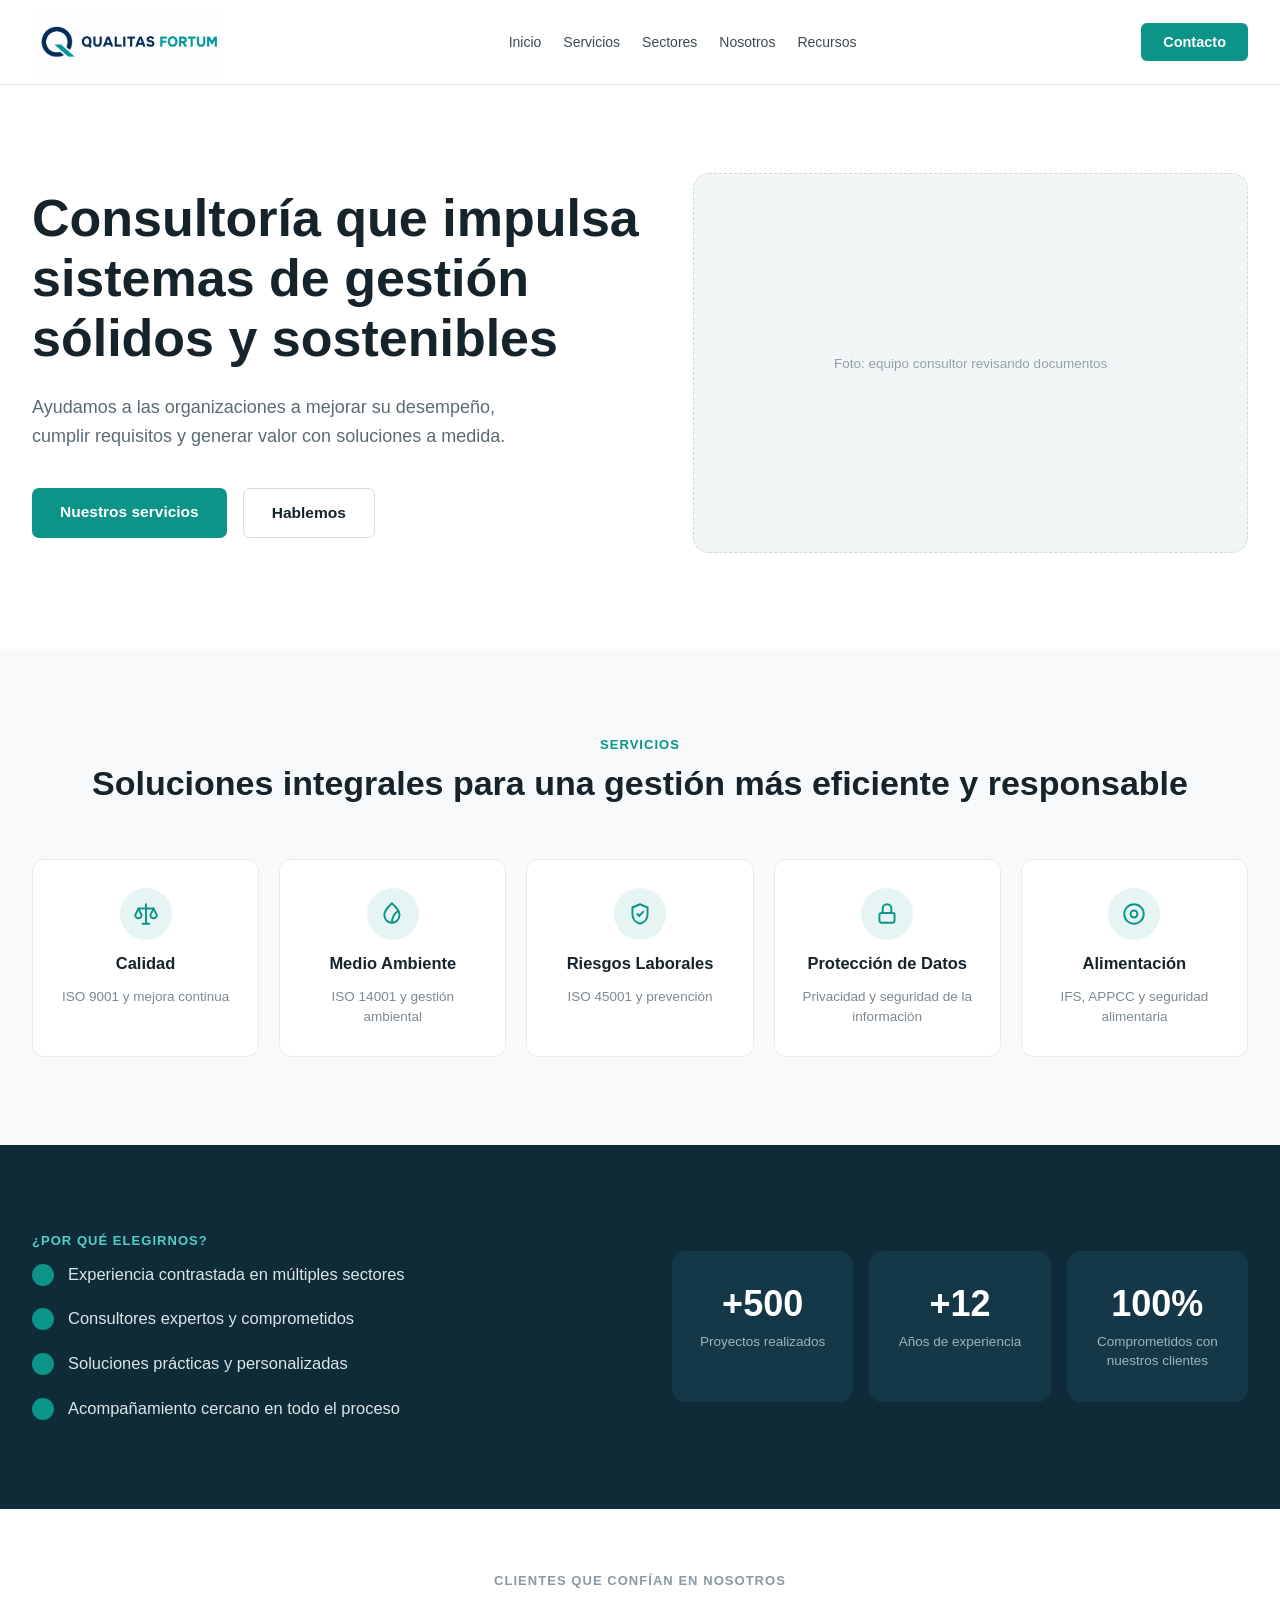
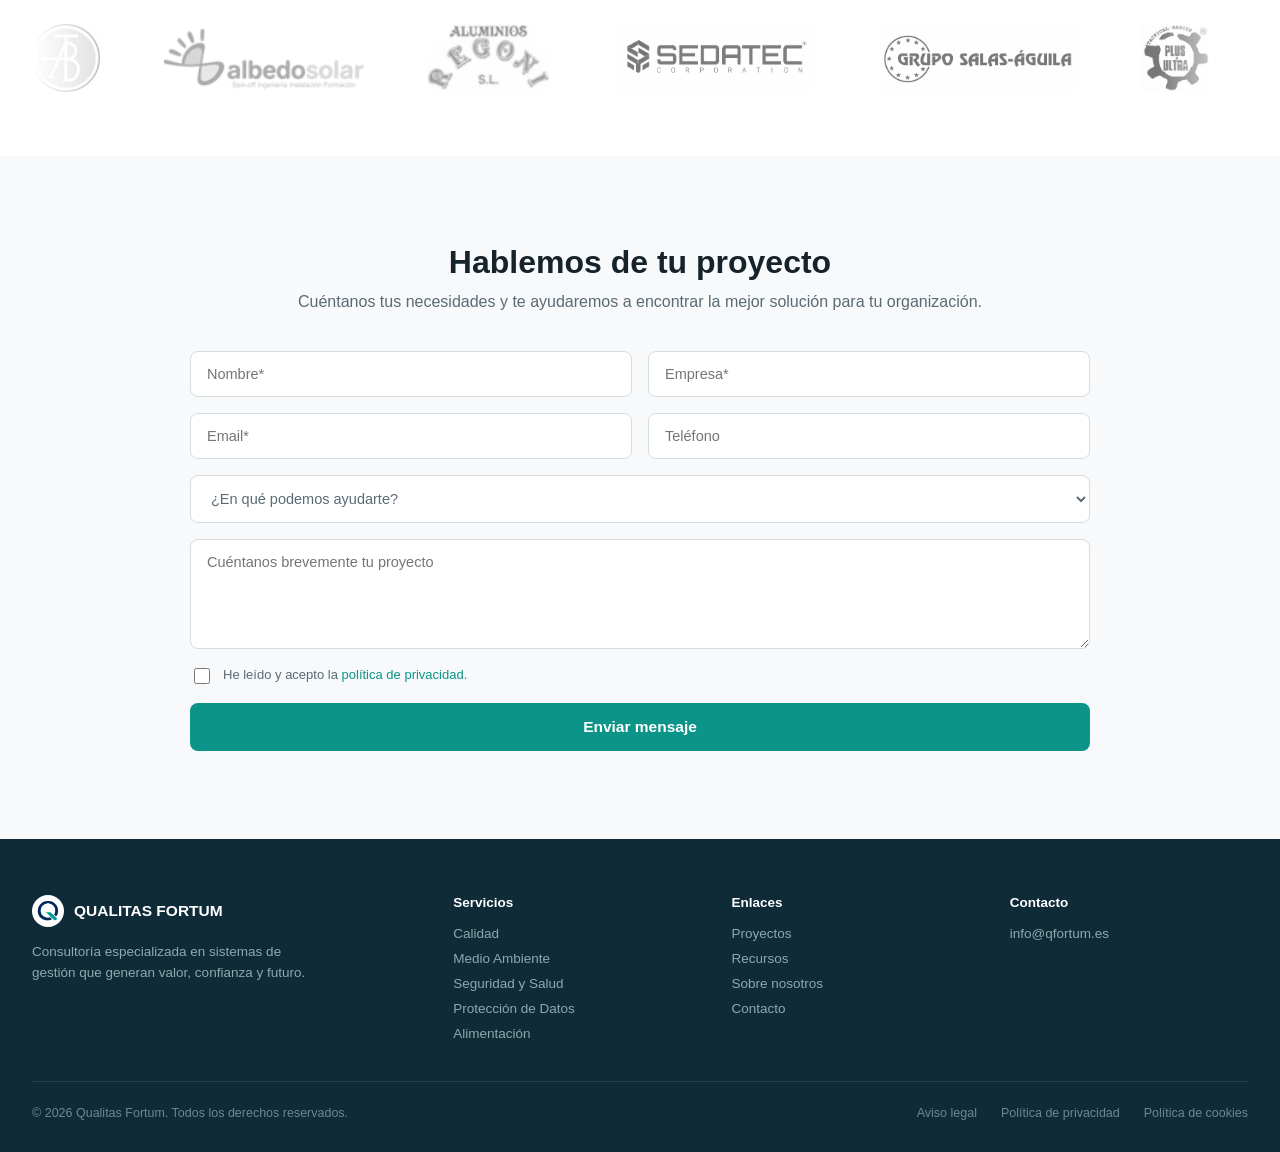
==== commit d6416f7c: "Actualiza aviso legal y politica de privacidad, ajustes en contacto y logo - Sustituye el contenido " ====
--- a/index.html
+++ b/index.html
@@ -21,7 +21,6 @@
         <a href="#inicio" style="font-size: 14px; color: #3d4a52; font-weight: 500; white-space: nowrap;">Inicio</a>
         <a href="#servicios" style="font-size: 14px; color: #3d4a52; font-weight: 500; white-space: nowrap;">Servicios</a>
         <a href="#sectores" style="font-size: 14px; color: #3d4a52; font-weight: 500; white-space: nowrap;">Sectores</a>
-        <a href="#proyectos" style="font-size: 14px; color: #3d4a52; font-weight: 500; white-space: nowrap;">Proyectos</a>
         <a href="#nosotros" style="font-size: 14px; color: #3d4a52; font-weight: 500; white-space: nowrap;">Nosotros</a>
         <a href="#recursos" style="font-size: 14px; color: #3d4a52; font-weight: 500; white-space: nowrap;">Recursos</a>
       </div>
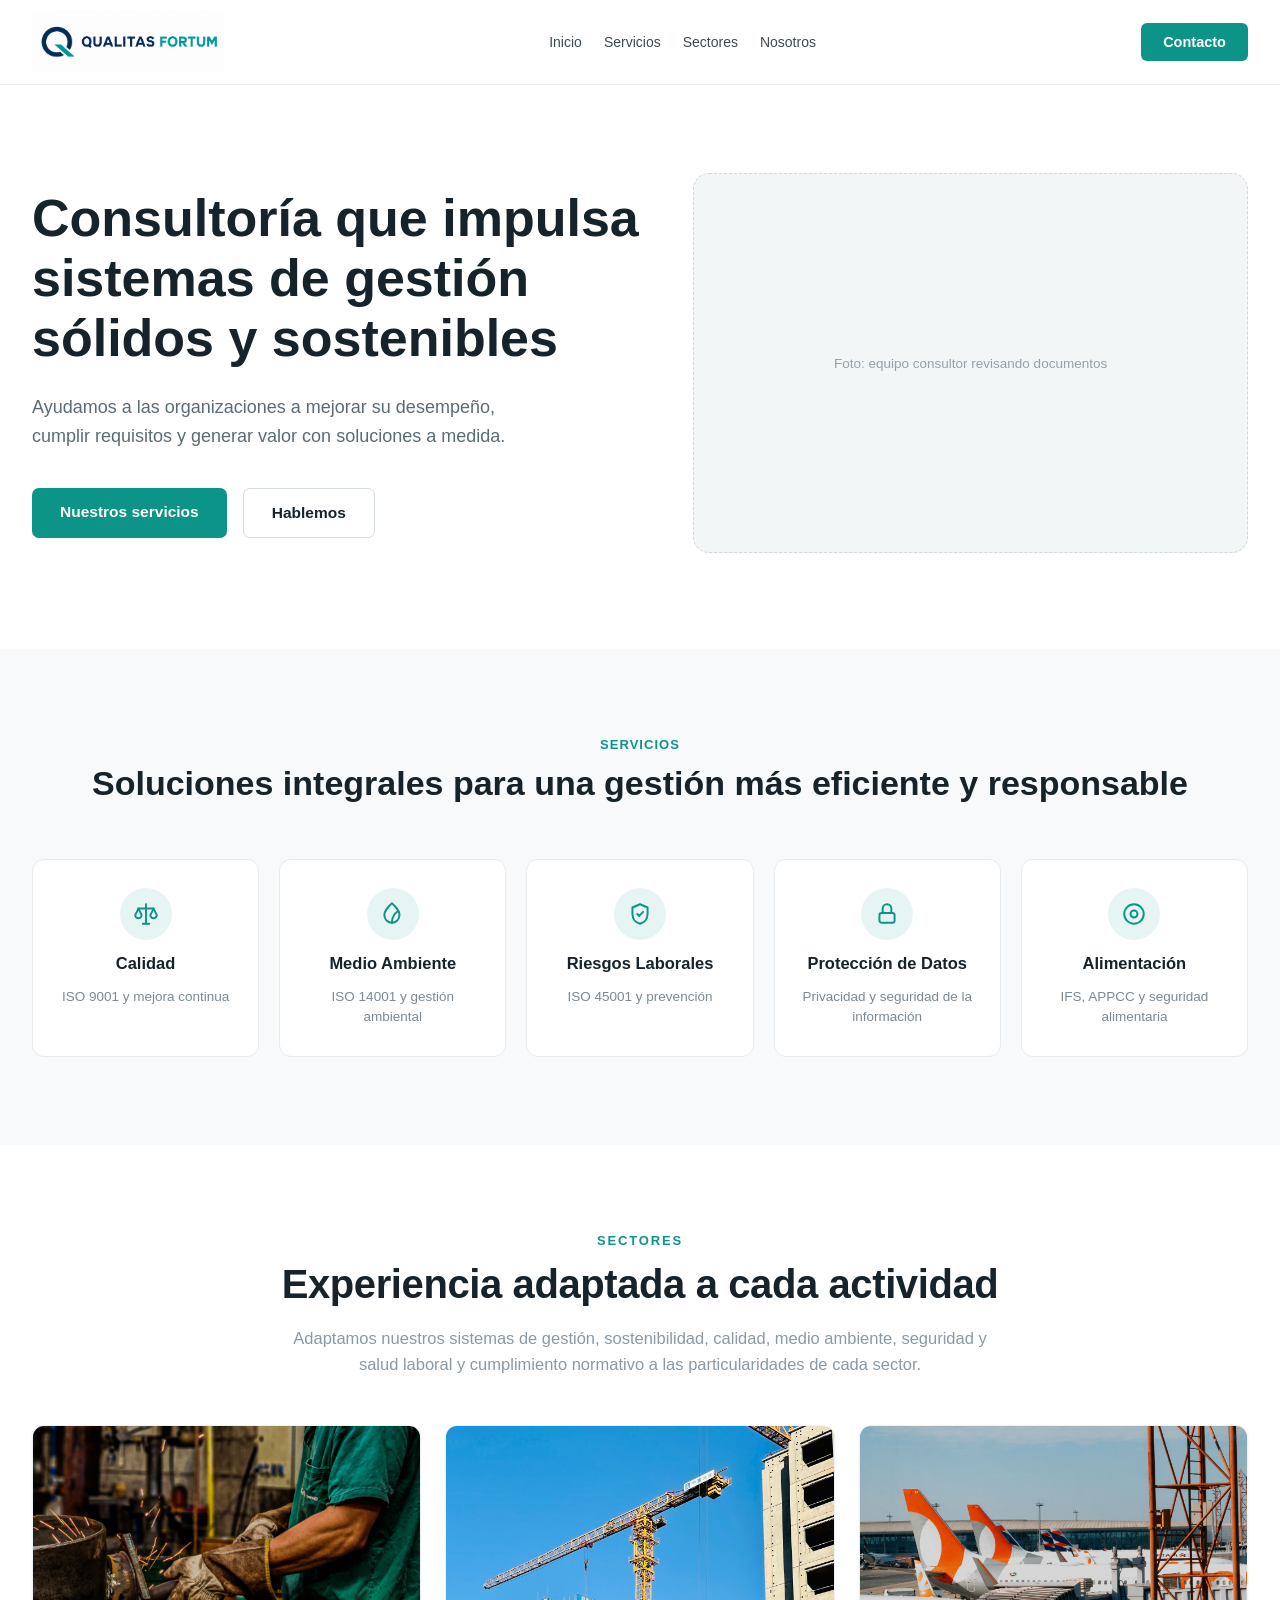
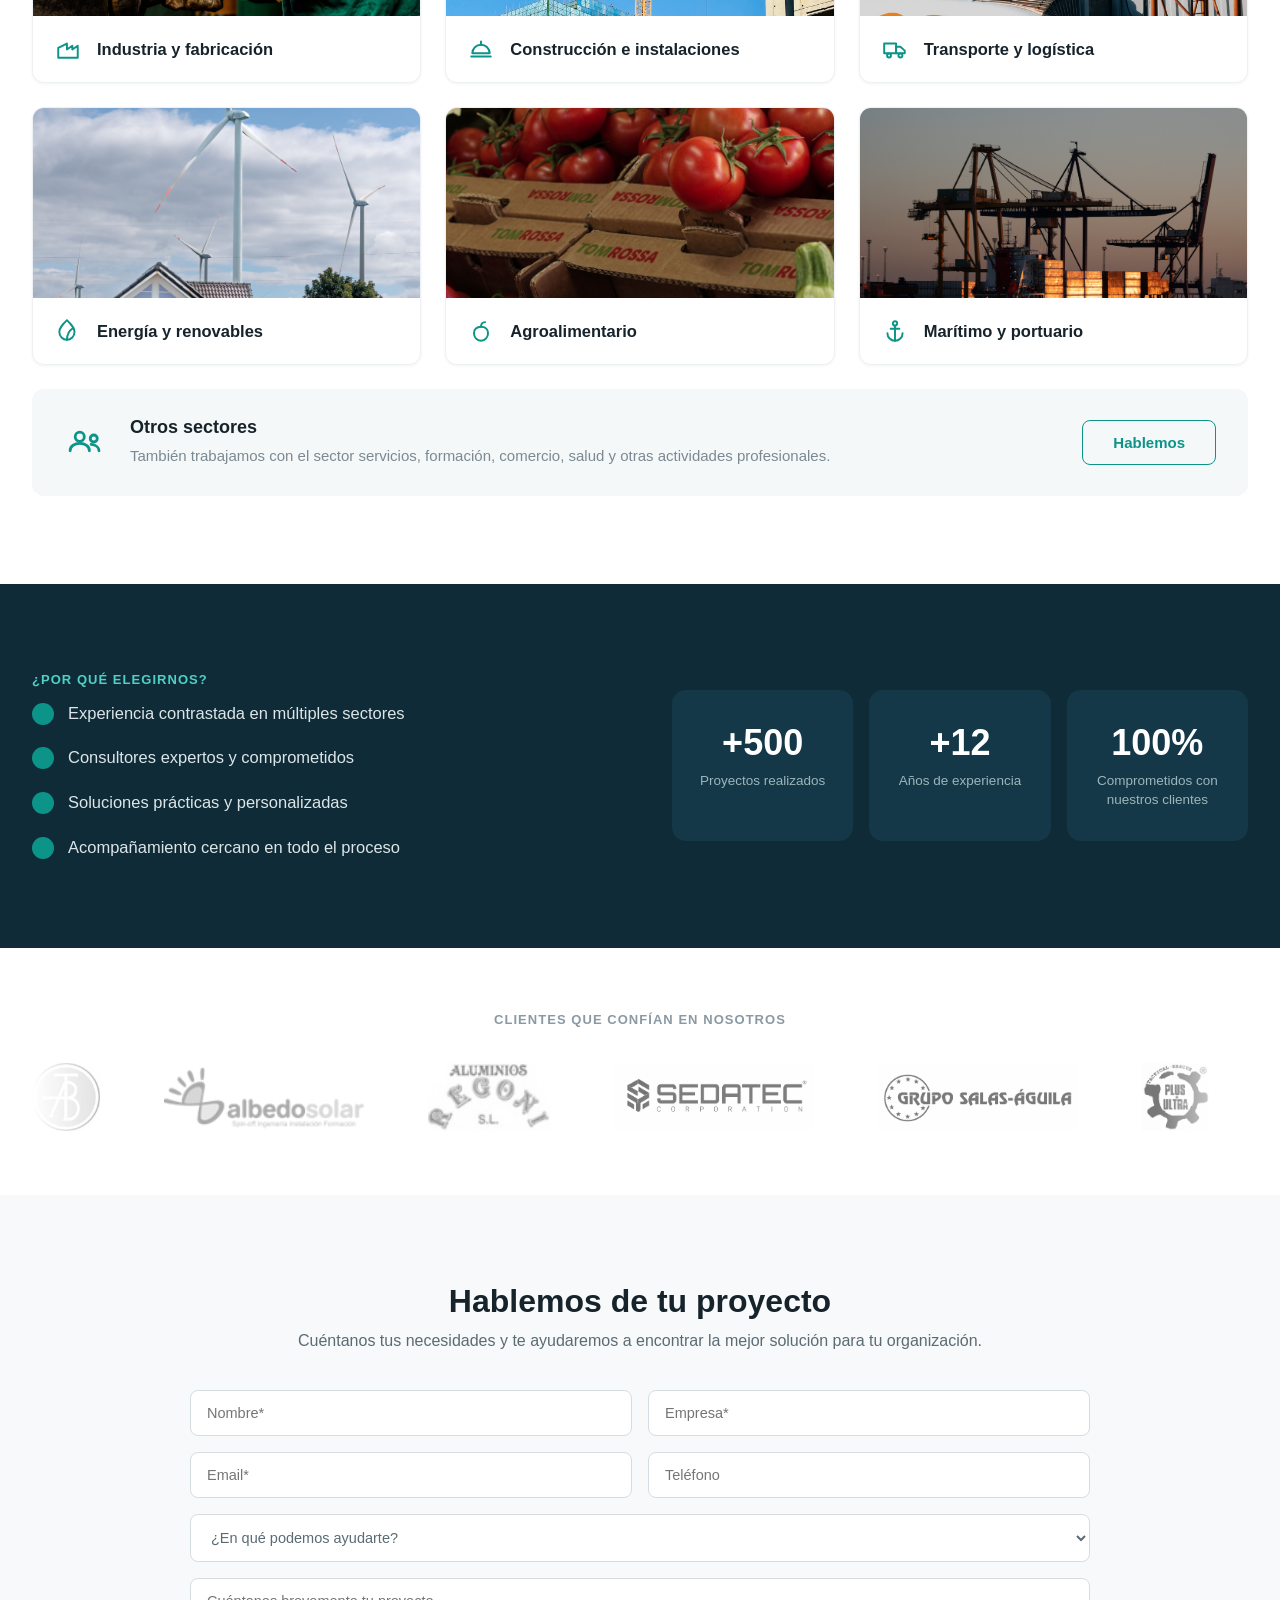
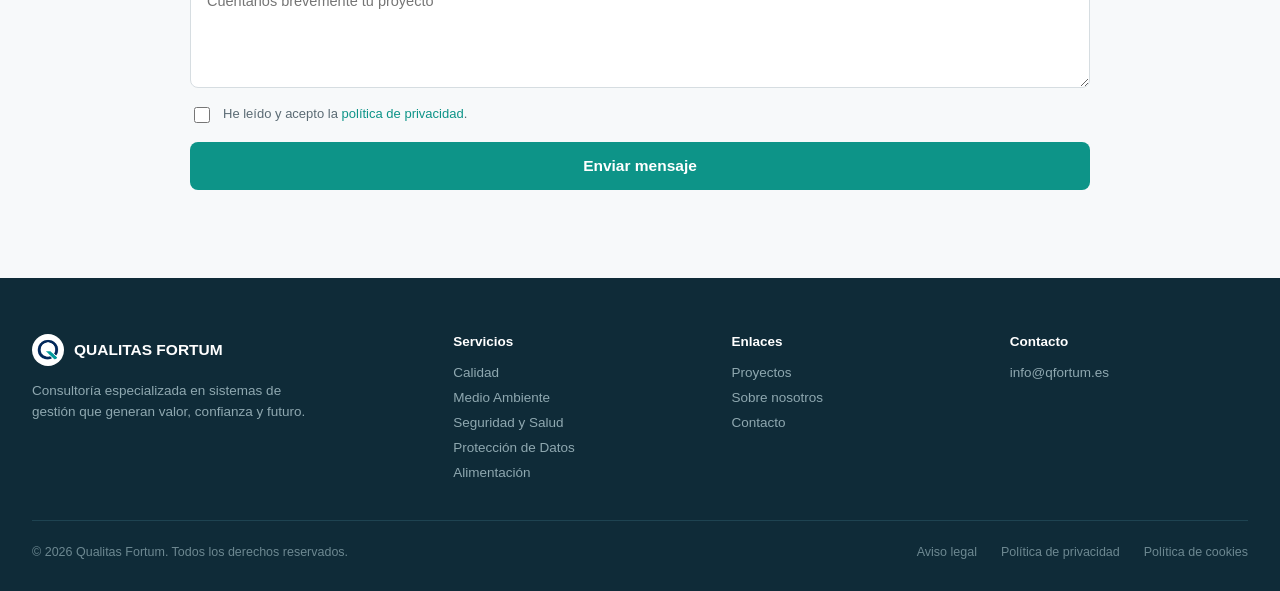
==== commit 2ca9cc6e: "Anade seccion Sectores con imagenes y reordena la navegacion - Nueva seccion "Sectores" en index.htm" ====
--- a/index.html
+++ b/index.html
@@ -22,7 +22,6 @@
         <a href="#servicios" style="font-size: 14px; color: #3d4a52; font-weight: 500; white-space: nowrap;">Servicios</a>
         <a href="#sectores" style="font-size: 14px; color: #3d4a52; font-weight: 500; white-space: nowrap;">Sectores</a>
         <a href="#nosotros" style="font-size: 14px; color: #3d4a52; font-weight: 500; white-space: nowrap;">Nosotros</a>
-        <a href="#recursos" style="font-size: 14px; color: #3d4a52; font-weight: 500; white-space: nowrap;">Recursos</a>
       </div>
       <div style="display: flex; align-items: center; gap: 10px;">
         <a href="#contacto" style="background: #0d9488; color: #ffffff; padding: 11px 22px; border-radius: 6px; font-size: 14.5px; font-weight: 600; white-space: nowrap;">Contacto</a>
@@ -39,8 +38,7 @@
       <a href="#servicios" style="font-size: 15.5px; color: #3d4a52; font-weight: 500; padding: 12px 0; border-bottom: 1px solid #f0f3f4;">Servicios</a>
       <a href="#sectores" style="font-size: 15.5px; color: #3d4a52; font-weight: 500; padding: 12px 0; border-bottom: 1px solid #f0f3f4;">Sectores</a>
       <a href="#proyectos" style="font-size: 15.5px; color: #3d4a52; font-weight: 500; padding: 12px 0; border-bottom: 1px solid #f0f3f4;">Proyectos</a>
-      <a href="#nosotros" style="font-size: 15.5px; color: #3d4a52; font-weight: 500; padding: 12px 0; border-bottom: 1px solid #f0f3f4;">Nosotros</a>
-      <a href="#recursos" style="font-size: 15.5px; color: #3d4a52; font-weight: 500; padding: 12px 0;">Recursos</a>
+      <a href="#nosotros" style="font-size: 15.5px; color: #3d4a52; font-weight: 500; padding: 12px 0;">Nosotros</a>
     </div>
   </div>
 
@@ -66,7 +64,7 @@
         <div style="font-size: 13px; font-weight: 700; letter-spacing: 0.08em; color: #0d9488; margin-bottom: 12px;">SERVICIOS</div>
         <h2 style="font-size: clamp(24px, 3vw, 34px); font-weight: 700; color: #16232b; margin: 0;">Soluciones integrales para una gestión más eficiente y responsable</h2>
       </div>
-      <div id="sectores" class="qf-grid-5" style="display: grid; grid-template-columns: repeat(5, 1fr); gap: 20px;">
+      <div class="qf-grid-5" style="display: grid; grid-template-columns: repeat(5, 1fr); gap: 20px;">
         <a href="sistema-calidad.html" style="background: #ffffff; border: 1px solid #e7ebee; border-radius: 12px; padding: 28px 22px; display: flex; flex-direction: column; align-items: center; text-align: center; gap: 14px;">
           <div style="width: 52px; height: 52px; border-radius: 50%; background: #e6f5f3; display: flex; align-items: center; justify-content: center;">
             <svg width="26" height="26" viewBox="0 0 24 24" fill="none" stroke="#0d9488" stroke-width="1.8" stroke-linecap="round" stroke-linejoin="round"><path d="M12 3v18"></path><path d="M5 7h14"></path><path d="M5 7 2 13a3 3 0 0 0 6 0z"></path><path d="M19 7l-3 6a3 3 0 0 0 6 0z"></path><path d="M9 21h6"></path></svg>
@@ -105,6 +103,74 @@
       </div>
     </div>
   </div>
+
+  <!-- ============ SECTORES ============ -->
+  <!-- Sustituye las rutas src por tus fotos (recomendado: 800x400 px, JPG). -->
+  <div id="sectores" class="qf-sec" style="width: 100%; display: flex; justify-content: center; padding: 88px 32px; box-sizing: border-box; background: #ffffff;">
+    <div style="width: 100%; max-width: 1280px;">
+      <div style="text-align: center; margin-bottom: 48px;">
+        <div style="font-size: 13px; font-weight: 700; letter-spacing: 0.14em; color: #0d9488; margin-bottom: 14px;">SECTORES</div>
+        <h2 style="font-size: clamp(26px, 3.4vw, 40px); font-weight: 700; color: #16232b; margin: 0 0 18px; letter-spacing: -0.01em; text-wrap: pretty;">Experiencia adaptada a cada actividad</h2>
+        <p style="font-size: 16.5px; color: #8a99a3; line-height: 1.6; margin: 0 auto; max-width: 720px; text-wrap: pretty;">Adaptamos nuestros sistemas de gestión, sostenibilidad, calidad, medio ambiente, seguridad y salud laboral y cumplimiento normativo a las particularidades de cada sector.</p>
+      </div>
+
+      <div class="qf-grid-3" style="display: grid; grid-template-columns: repeat(3, 1fr); gap: 24px;">
+
+        <div style="background: #ffffff; border: 1px solid #eef1f3; border-radius: 12px; overflow: hidden; box-shadow: 0 1px 3px rgba(15, 43, 56, 0.06);">
+          <img src="assets/industria.jpg" alt="Industria y fabricación" style="width: 100%; height: 190px; object-fit: cover; display: block;">
+          <div style="display: flex; align-items: center; gap: 16px; padding: 20px 22px;">
+            <svg width="26" height="26" viewBox="0 0 24 24" fill="none" stroke="#0d9488" stroke-width="1.8" stroke-linecap="round" stroke-linejoin="round" style="flex-shrink: 0;"><path d="M3 20h18V9l-5 3.5V9l-5 3.5V7L3 11z"/></svg>
+            <div style="font-size: 16.5px; font-weight: 700; color: #16232b; flex: 1;">Industria y fabricación</div>          </div>
+        </div>
+
+        <div style="background: #ffffff; border: 1px solid #eef1f3; border-radius: 12px; overflow: hidden; box-shadow: 0 1px 3px rgba(15, 43, 56, 0.06);">
+          <img src="assets/construccion.jpg" alt="Construcción e instalaciones" style="width: 100%; height: 190px; object-fit: cover; display: block;">
+          <div style="display: flex; align-items: center; gap: 16px; padding: 20px 22px;">
+            <svg width="26" height="26" viewBox="0 0 24 24" fill="none" stroke="#0d9488" stroke-width="1.8" stroke-linecap="round" stroke-linejoin="round" style="flex-shrink: 0;"><path d="M4 16a8 8 0 0 1 16 0z"/><path d="M12 8V5"/><path d="M3 19h18"/></svg>
+            <div style="font-size: 16.5px; font-weight: 700; color: #16232b; flex: 1;">Construcción e instalaciones</div>          </div>
+        </div>
+
+        <div style="background: #ffffff; border: 1px solid #eef1f3; border-radius: 12px; overflow: hidden; box-shadow: 0 1px 3px rgba(15, 43, 56, 0.06);">
+          <img src="assets/transporte.jpg" alt="Transporte y logística" style="width: 100%; height: 190px; object-fit: cover; display: block;">
+          <div style="display: flex; align-items: center; gap: 16px; padding: 20px 22px;">
+            <svg width="26" height="26" viewBox="0 0 24 24" fill="none" stroke="#0d9488" stroke-width="1.8" stroke-linecap="round" stroke-linejoin="round" style="flex-shrink: 0;"><path d="M2 7h11v9H2z"/><path d="M13 10h4l4 3.5V16h-8z"/><circle cx="6.5" cy="18" r="1.8"/><circle cx="17" cy="18" r="1.8"/></svg>
+            <div style="font-size: 16.5px; font-weight: 700; color: #16232b; flex: 1;">Transporte y logística</div>          </div>
+        </div>
+
+        <div style="background: #ffffff; border: 1px solid #eef1f3; border-radius: 12px; overflow: hidden; box-shadow: 0 1px 3px rgba(15, 43, 56, 0.06);">
+          <img src="assets/renovable.jpg" alt="Energía y renovables" style="width: 100%; height: 190px; object-fit: cover; display: block;">
+          <div style="display: flex; align-items: center; gap: 16px; padding: 20px 22px;">
+            <svg width="26" height="26" viewBox="0 0 24 24" fill="none" stroke="#0d9488" stroke-width="1.8" stroke-linecap="round" stroke-linejoin="round" style="flex-shrink: 0;"><path d="M11 20A7 7 0 0 1 4 13c0-4 3-7 7-11 4 4 7 7 7 11a7 7 0 0 1-7 7z"/><path d="M11 20c0-6 3-9 6-11"/></svg>
+            <div style="font-size: 16.5px; font-weight: 700; color: #16232b; flex: 1;">Energía y renovables</div>          </div>
+        </div>
+
+        <div style="background: #ffffff; border: 1px solid #eef1f3; border-radius: 12px; overflow: hidden; box-shadow: 0 1px 3px rgba(15, 43, 56, 0.06);">
+          <img src="assets/agroalimentario.jpg" alt="Agroalimentario" style="width: 100%; height: 190px; object-fit: cover; display: block;">
+          <div style="display: flex; align-items: center; gap: 16px; padding: 20px 22px;">
+            <svg width="26" height="26" viewBox="0 0 24 24" fill="none" stroke="#0d9488" stroke-width="1.8" stroke-linecap="round" stroke-linejoin="round" style="flex-shrink: 0;"><path d="M12 8c-4 0-6.5 2.6-6.5 6S8 21 12 21s6.5-3.6 6.5-7-2.5-6-6.5-6z"/><path d="M12 8c0-2.2 1.6-4 3.8-4.2"/></svg>
+            <div style="font-size: 16.5px; font-weight: 700; color: #16232b; flex: 1;">Agroalimentario</div>          </div>
+        </div>
+
+        <div style="background: #ffffff; border: 1px solid #eef1f3; border-radius: 12px; overflow: hidden; box-shadow: 0 1px 3px rgba(15, 43, 56, 0.06);">
+          <img src="assets/maritimo.jpg" alt="Marítimo y portuario" style="width: 100%; height: 190px; object-fit: cover; display: block;">
+          <div style="display: flex; align-items: center; gap: 16px; padding: 20px 22px;">
+            <svg width="26" height="26" viewBox="0 0 24 24" fill="none" stroke="#0d9488" stroke-width="1.8" stroke-linecap="round" stroke-linejoin="round" style="flex-shrink: 0;"><circle cx="12" cy="5" r="2"/><path d="M12 7v14"/><path d="M8 10h8"/><path d="M5 14a7 7 0 0 0 14 0"/></svg>
+            <div style="font-size: 16.5px; font-weight: 700; color: #16232b; flex: 1;">Marítimo y portuario</div>          </div>
+        </div>
+
+      </div>
+
+      <div class="qf-otros" style="margin-top: 24px; background: #f4f8f8; border-radius: 12px; padding: 28px 32px; display: flex; align-items: center; gap: 24px;">
+        <svg width="42" height="42" viewBox="0 0 24 24" fill="none" stroke="#0d9488" stroke-width="1.6" stroke-linecap="round" stroke-linejoin="round" style="flex-shrink: 0;"><circle cx="9" cy="9" r="2.6"/><path d="M3.5 17c0-2.5 2.4-4.2 5.5-4.2s5.5 1.7 5.5 4.2"/><circle cx="17" cy="10" r="2"/><path d="M15.5 13.4c2.6.2 4.5 1.7 4.5 3.6"/></svg>
+        <div style="flex: 1;">
+          <div style="font-size: 18px; font-weight: 700; color: #16232b; margin-bottom: 6px;">Otros sectores</div>
+          <div style="font-size: 15px; color: #7c8992; line-height: 1.55; text-wrap: pretty;">También trabajamos con el sector servicios, formación, comercio, salud y otras actividades profesionales.</div>
+        </div>
+        <a href="#contacto" style="border: 1px solid #0d9488; color: #0d9488; padding: 13px 30px; border-radius: 8px; font-size: 15px; font-weight: 600; text-decoration: none; white-space: nowrap; flex-shrink: 0;">Hablemos</a>
+      </div>
+    </div>
+  </div>
+  <!-- ============ FIN SECTORES ============ -->
 
   <!-- POR QUE ELEGIRNOS -->
   <div class="qf-sec" style="width: 100%; display: flex; justify-content: center; padding: 88px 32px; box-sizing: border-box; background: #0f2b38;">
@@ -251,7 +317,6 @@
           <div style="font-size: 13.5px; font-weight: 700; color: #ffffff; margin-bottom: 16px;">Enlaces</div>
           <div style="display: flex; flex-direction: column; gap: 10px;">
             <a href="#proyectos" style="font-size: 13.5px; color: #8fa8b0;">Proyectos</a>
-            <a href="#recursos" style="font-size: 13.5px; color: #8fa8b0;">Recursos</a>
             <a href="#nosotros" style="font-size: 13.5px; color: #8fa8b0;">Sobre nosotros</a>
             <a href="#contacto" style="font-size: 13.5px; color: #8fa8b0;">Contacto</a>
           </div>
--- a/styles.css
+++ b/styles.css
@@ -10,6 +10,7 @@
   .qf-burger { display: flex !important; }
   .qf-grid-2, .qf-grid-3, .qf-grid-4, .qf-grid-5, .qf-hero-grid, .qf-form-row { grid-template-columns: 1fr !important; }
   .qf-sec { padding-left: 20px !important; padding-right: 20px !important; }
+  .qf-otros { flex-direction: column !important; align-items: flex-start !important; gap: 18px !important; }
 }
 @media (min-width: 901px) {
   .qf-mobile-menu { display: none !important; }
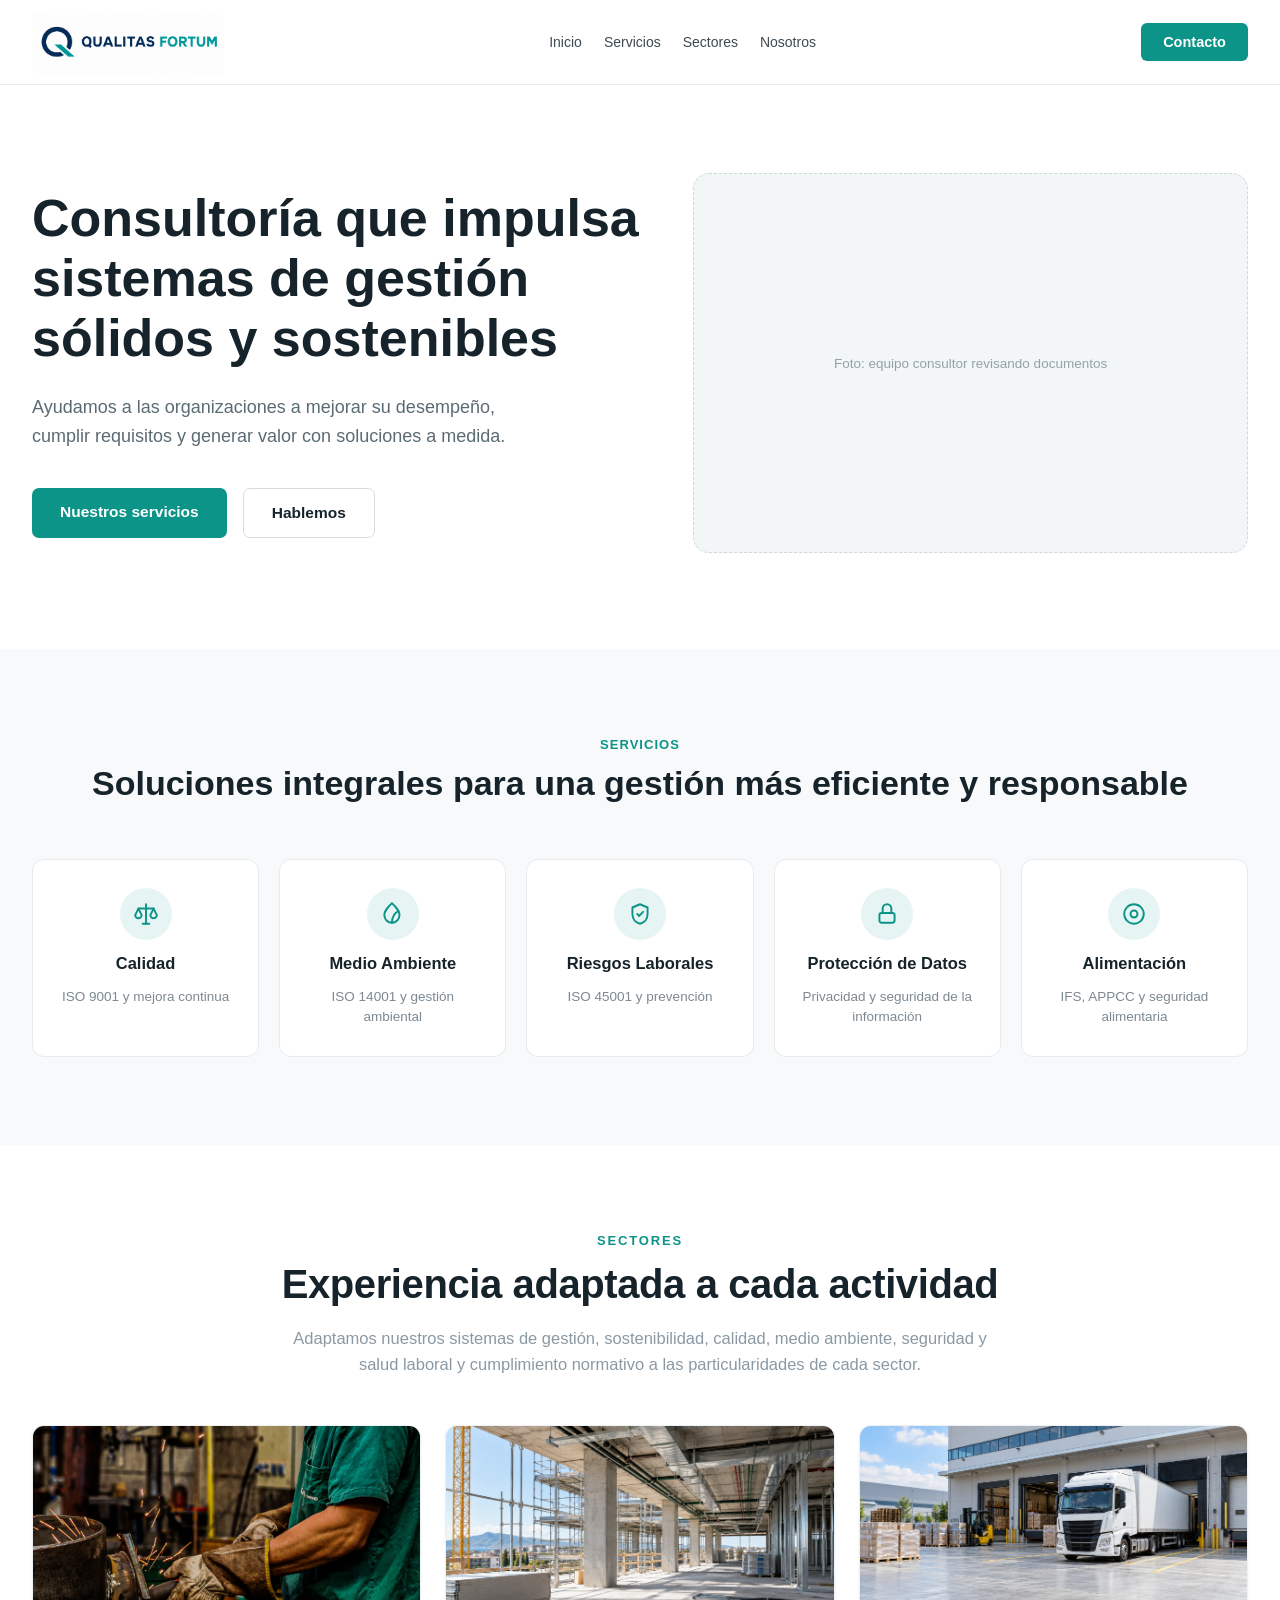
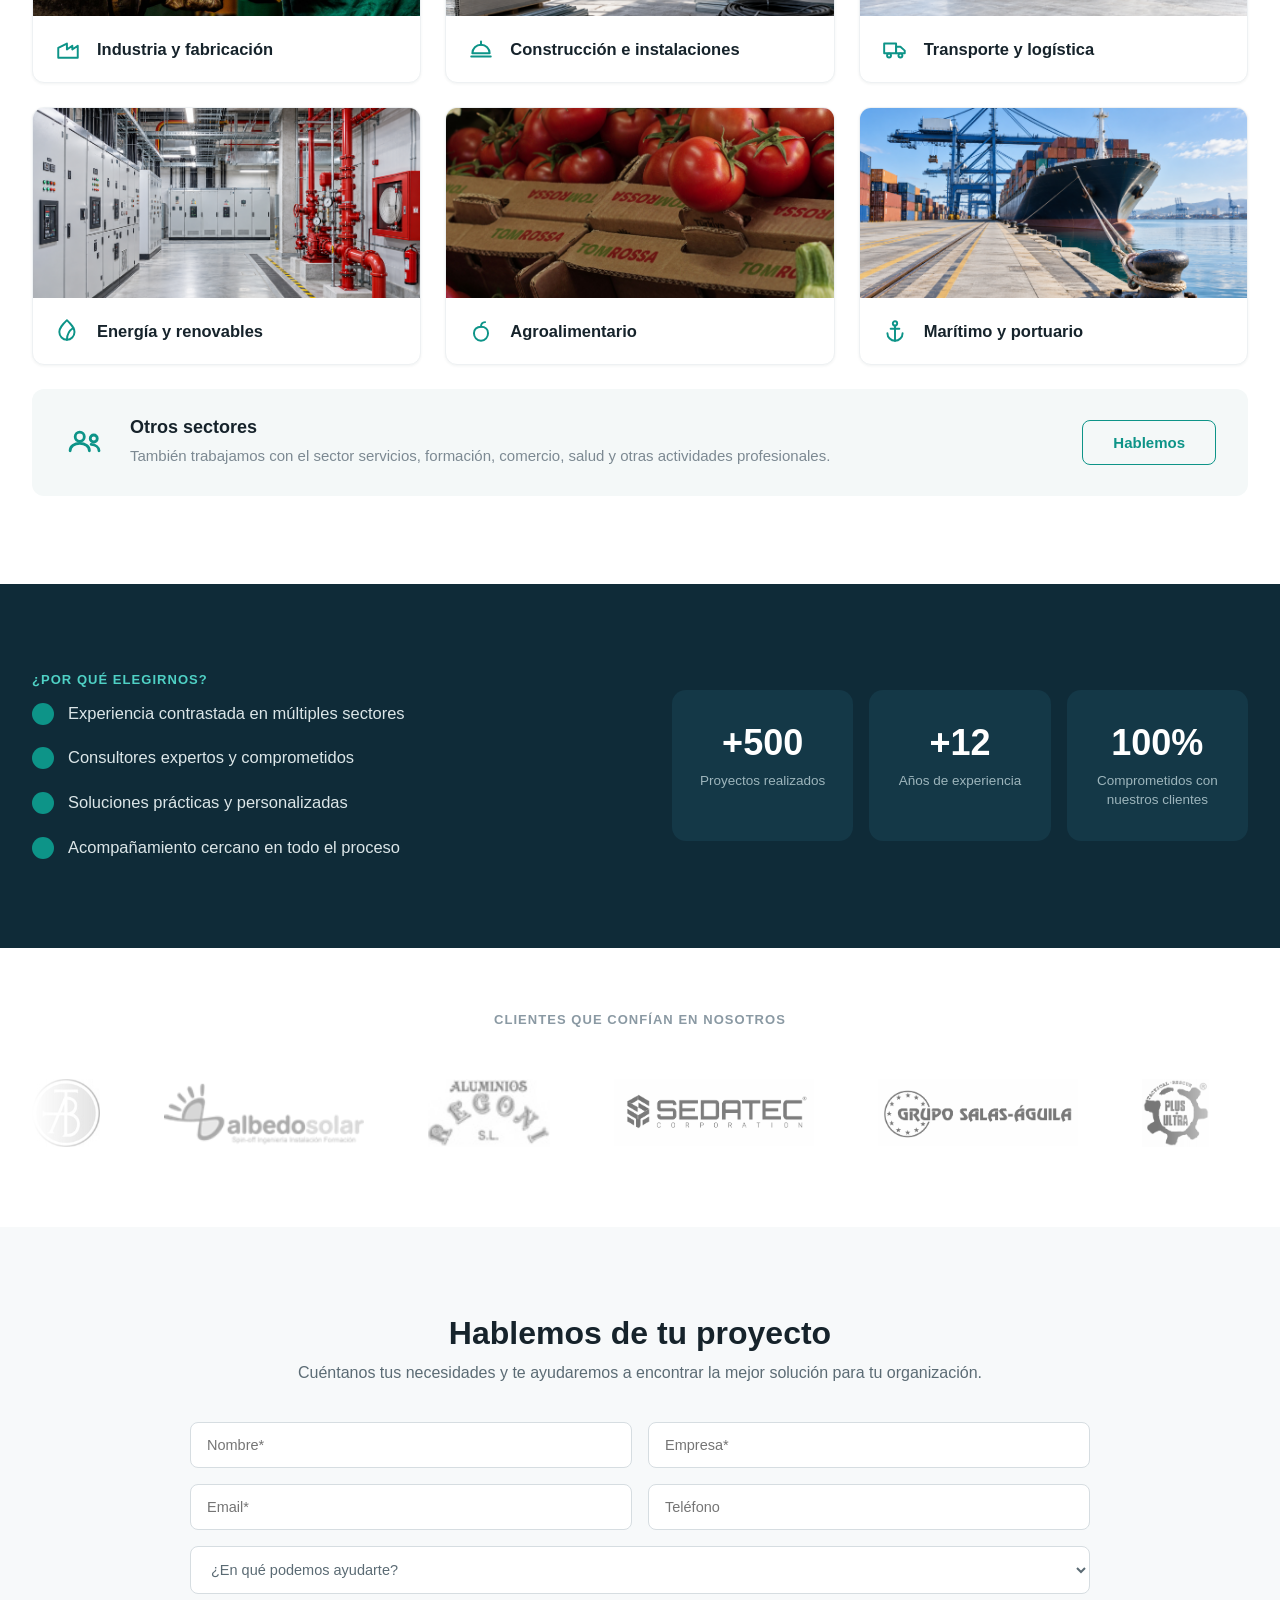
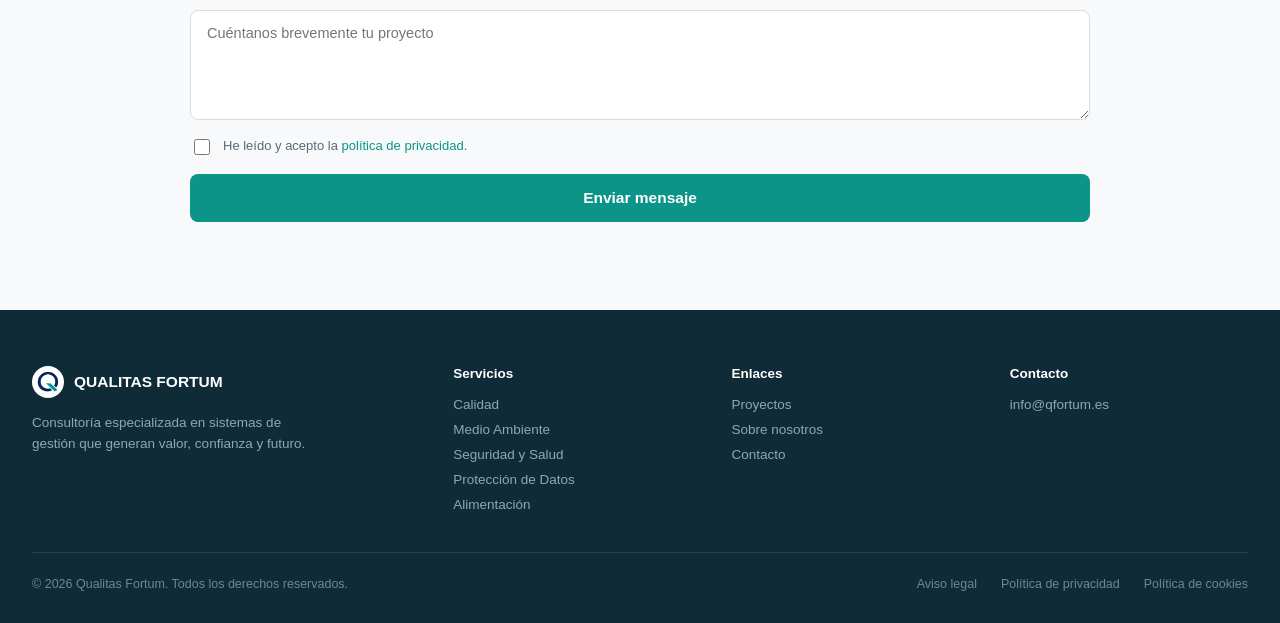
==== commit 30830d35: "Sustituye imagenes de sectores por versiones PNG y ajusta logos de clientes - Reemplaza construccion" ====
--- a/index.html
+++ b/index.html
@@ -124,21 +124,21 @@
         </div>
 
         <div style="background: #ffffff; border: 1px solid #eef1f3; border-radius: 12px; overflow: hidden; box-shadow: 0 1px 3px rgba(15, 43, 56, 0.06);">
-          <img src="assets/construccion.jpg" alt="Construcción e instalaciones" style="width: 100%; height: 190px; object-fit: cover; display: block;">
+          <img src="assets/construccion.png" alt="Construcción e instalaciones" style="width: 100%; height: 190px; object-fit: cover; display: block;">
           <div style="display: flex; align-items: center; gap: 16px; padding: 20px 22px;">
             <svg width="26" height="26" viewBox="0 0 24 24" fill="none" stroke="#0d9488" stroke-width="1.8" stroke-linecap="round" stroke-linejoin="round" style="flex-shrink: 0;"><path d="M4 16a8 8 0 0 1 16 0z"/><path d="M12 8V5"/><path d="M3 19h18"/></svg>
             <div style="font-size: 16.5px; font-weight: 700; color: #16232b; flex: 1;">Construcción e instalaciones</div>          </div>
         </div>
 
         <div style="background: #ffffff; border: 1px solid #eef1f3; border-radius: 12px; overflow: hidden; box-shadow: 0 1px 3px rgba(15, 43, 56, 0.06);">
-          <img src="assets/transporte.jpg" alt="Transporte y logística" style="width: 100%; height: 190px; object-fit: cover; display: block;">
+          <img src="assets/transporte.png" alt="Transporte y logística" style="width: 100%; height: 190px; object-fit: cover; display: block;">
           <div style="display: flex; align-items: center; gap: 16px; padding: 20px 22px;">
             <svg width="26" height="26" viewBox="0 0 24 24" fill="none" stroke="#0d9488" stroke-width="1.8" stroke-linecap="round" stroke-linejoin="round" style="flex-shrink: 0;"><path d="M2 7h11v9H2z"/><path d="M13 10h4l4 3.5V16h-8z"/><circle cx="6.5" cy="18" r="1.8"/><circle cx="17" cy="18" r="1.8"/></svg>
             <div style="font-size: 16.5px; font-weight: 700; color: #16232b; flex: 1;">Transporte y logística</div>          </div>
         </div>
 
         <div style="background: #ffffff; border: 1px solid #eef1f3; border-radius: 12px; overflow: hidden; box-shadow: 0 1px 3px rgba(15, 43, 56, 0.06);">
-          <img src="assets/renovable.jpg" alt="Energía y renovables" style="width: 100%; height: 190px; object-fit: cover; display: block;">
+          <img src="assets/renovable.png" alt="Energía y renovables" style="width: 100%; height: 190px; object-fit: cover; display: block;">
           <div style="display: flex; align-items: center; gap: 16px; padding: 20px 22px;">
             <svg width="26" height="26" viewBox="0 0 24 24" fill="none" stroke="#0d9488" stroke-width="1.8" stroke-linecap="round" stroke-linejoin="round" style="flex-shrink: 0;"><path d="M11 20A7 7 0 0 1 4 13c0-4 3-7 7-11 4 4 7 7 7 11a7 7 0 0 1-7 7z"/><path d="M11 20c0-6 3-9 6-11"/></svg>
             <div style="font-size: 16.5px; font-weight: 700; color: #16232b; flex: 1;">Energía y renovables</div>          </div>
@@ -152,7 +152,7 @@
         </div>
 
         <div style="background: #ffffff; border: 1px solid #eef1f3; border-radius: 12px; overflow: hidden; box-shadow: 0 1px 3px rgba(15, 43, 56, 0.06);">
-          <img src="assets/maritimo.jpg" alt="Marítimo y portuario" style="width: 100%; height: 190px; object-fit: cover; display: block;">
+          <img src="assets/maritimo.png" alt="Marítimo y portuario" style="width: 100%; height: 190px; object-fit: cover; display: block;">
           <div style="display: flex; align-items: center; gap: 16px; padding: 20px 22px;">
             <svg width="26" height="26" viewBox="0 0 24 24" fill="none" stroke="#0d9488" stroke-width="1.8" stroke-linecap="round" stroke-linejoin="round" style="flex-shrink: 0;"><circle cx="12" cy="5" r="2"/><path d="M12 7v14"/><path d="M8 10h8"/><path d="M5 14a7 7 0 0 0 14 0"/></svg>
             <div style="font-size: 16.5px; font-weight: 700; color: #16232b; flex: 1;">Marítimo y portuario</div>          </div>
@@ -238,7 +238,7 @@
           <img src="assets/clients/datacol.png" alt="Datacol" style="height: 68px; width: auto; max-width: 200px; object-fit: contain; margin-right: 64px; filter: grayscale(1); opacity: 0.6; mix-blend-mode: multiply;">
           <img src="assets/clients/manzano.png" alt="Manzano" style="height: 68px; width: auto; max-width: 200px; object-fit: contain; margin-right: 64px; filter: grayscale(1); opacity: 0.6; mix-blend-mode: multiply;">
           <img src="assets/clients/matilla.png" alt="Matilla Claraboyas" style="height: 68px; width: auto; max-width: 200px; object-fit: contain; margin-right: 64px; filter: grayscale(1); opacity: 0.6; mix-blend-mode: multiply;">
-          <img src="assets/clients/amarres.png" alt="Empresa Boliviana de Amarres" style="height: 68px; width: auto; max-width: 200px; object-fit: contain; margin-right: 64px; filter: grayscale(1); opacity: 0.6; mix-blend-mode: multiply;">
+          <img src="assets/clients/amarres.png" alt="Empresa Boliviana de Amarres" style="height: 100px; width: auto; max-width: 200px; object-fit: contain; margin-right: 64px; filter: grayscale(1); opacity: 0.6; mix-blend-mode: multiply;">
           <img src="assets/clients/moya.png" alt="Moya innovación y energía" style="height: 68px; width: auto; max-width: 200px; object-fit: contain; margin-right: 64px; filter: grayscale(1); opacity: 0.6; mix-blend-mode: multiply;">
           <img src="assets/clients/belzunces.png" alt="" aria-hidden="true" style="height: 68px; width: auto; max-width: 200px; object-fit: contain; margin-right: 64px; filter: grayscale(1); opacity: 0.6; mix-blend-mode: multiply;">
           <img src="assets/clients/albedo-solar.png" alt="" aria-hidden="true" style="height: 68px; width: auto; max-width: 200px; object-fit: contain; margin-right: 64px; filter: grayscale(1); opacity: 0.6; mix-blend-mode: multiply;">
@@ -246,7 +246,7 @@
           <img src="assets/clients/sedatec.png" alt="" aria-hidden="true" style="height: 68px; width: auto; max-width: 200px; object-fit: contain; margin-right: 64px; filter: grayscale(1); opacity: 0.6; mix-blend-mode: multiply;">
           <img src="assets/clients/salas-aguila.png" alt="" aria-hidden="true" style="height: 68px; width: auto; max-width: 200px; object-fit: contain; margin-right: 64px; filter: grayscale(1); opacity: 0.6; mix-blend-mode: multiply;">
           <img src="assets/clients/yasu.png" alt="" aria-hidden="true" style="height: 68px; width: auto; max-width: 200px; object-fit: contain; margin-right: 64px; filter: grayscale(1); opacity: 0.6; mix-blend-mode: multiply;">
-          <img src="assets/clients/plus-ultra.png" alt="" aria-hidden="true" style="height: 68px; width: auto; max-width: 200px; object-fit: contain; margin-right: 64px; filter: grayscale(1); opacity: 0.6; mix-blend-mode: multiply;">
+          <img src="assets/clients/plus-ultra.png" alt="" aria-hidden="true" style="height: 90px; width: auto; max-width: 200px; object-fit: contain; margin-right: 64px; filter: grayscale(1); opacity: 0.6; mix-blend-mode: multiply;">
           <img src="assets/clients/rami-frio.png" alt="" aria-hidden="true" style="height: 68px; width: auto; max-width: 200px; object-fit: contain; margin-right: 64px; filter: grayscale(1); opacity: 0.6; mix-blend-mode: multiply;">
           <img src="assets/clients/datacol.png" alt="" aria-hidden="true" style="height: 68px; width: auto; max-width: 200px; object-fit: contain; margin-right: 64px; filter: grayscale(1); opacity: 0.6; mix-blend-mode: multiply;">
           <img src="assets/clients/manzano.png" alt="" aria-hidden="true" style="height: 68px; width: auto; max-width: 200px; object-fit: contain; margin-right: 64px; filter: grayscale(1); opacity: 0.6; mix-blend-mode: multiply;">
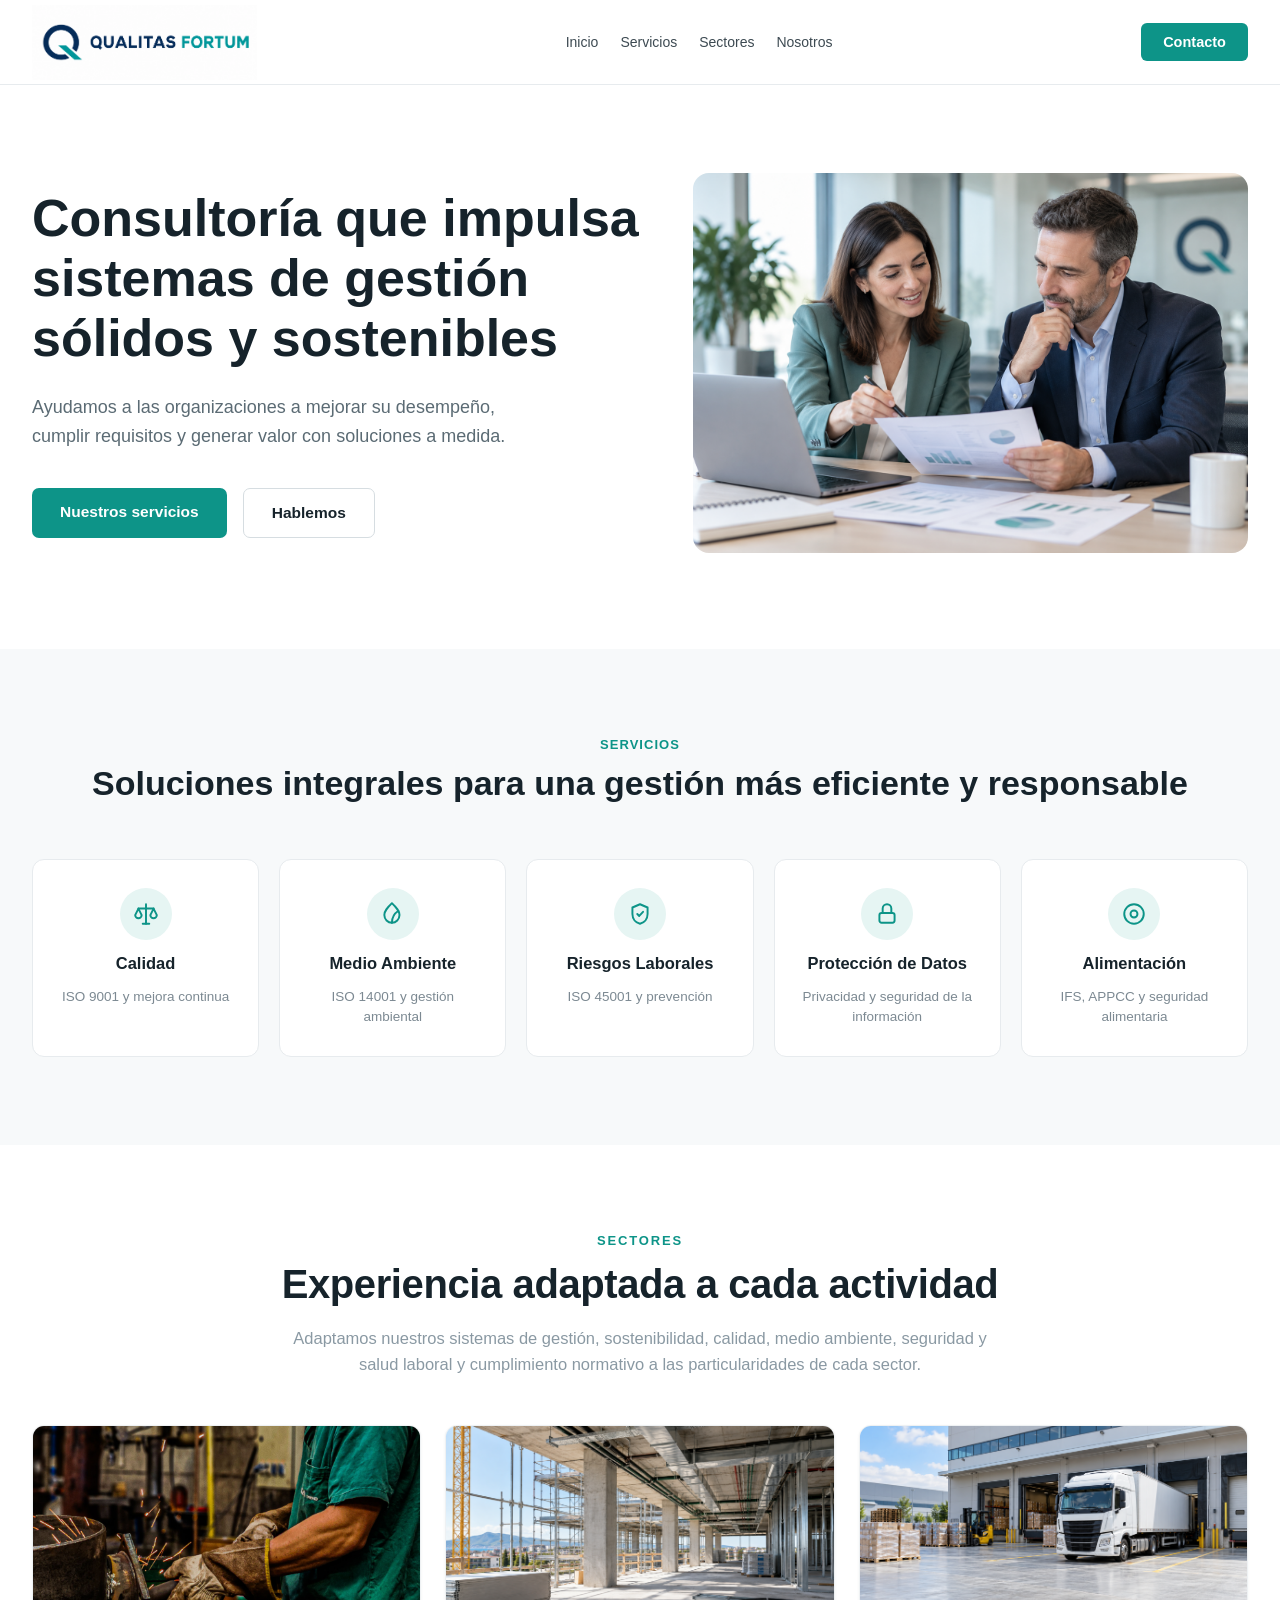
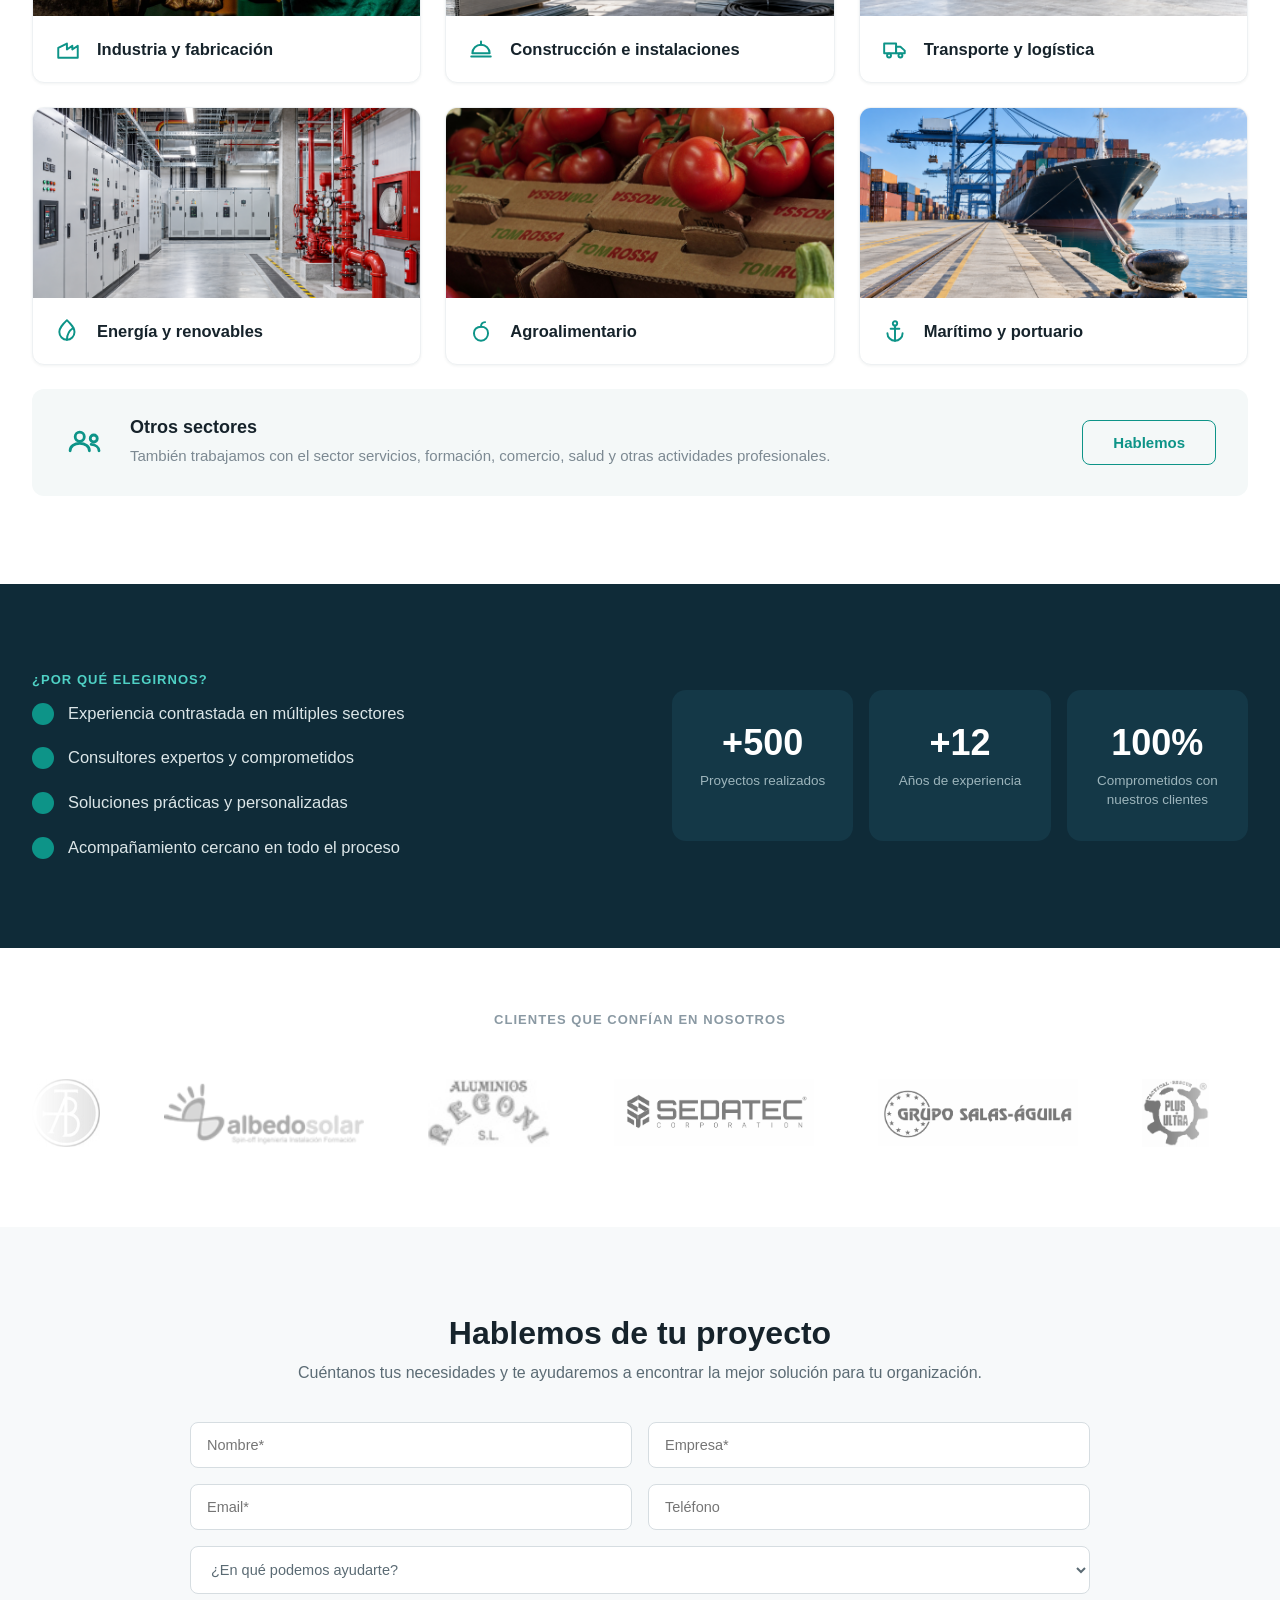
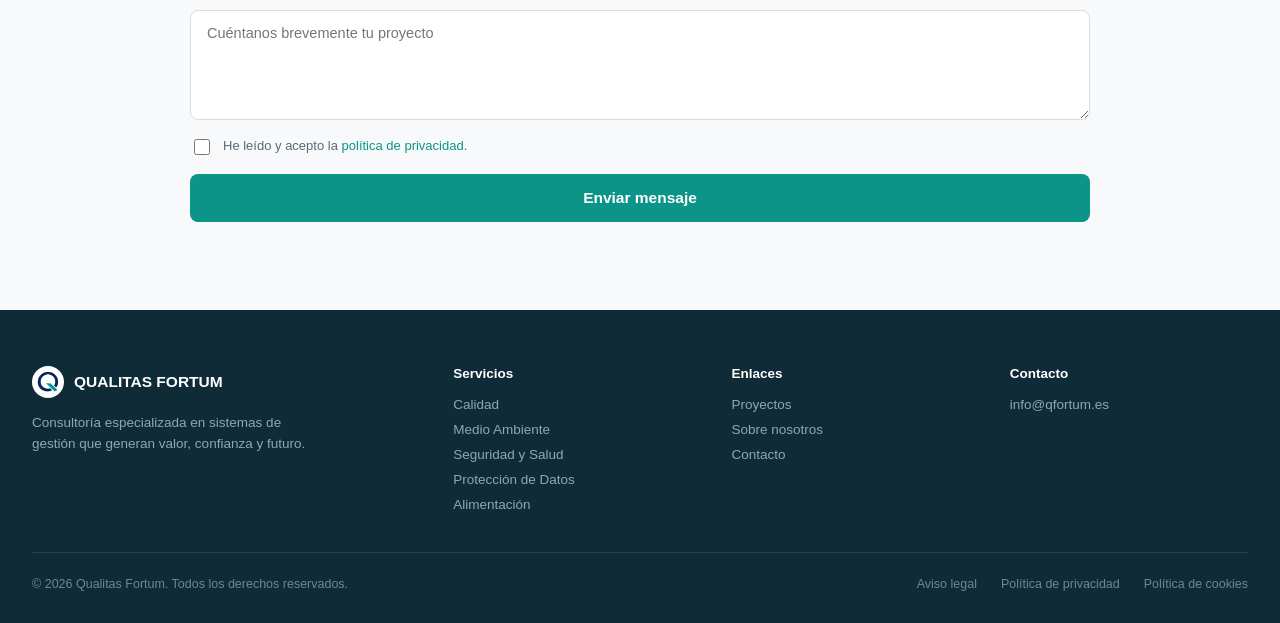
==== commit a4df376e: "Anade imagen principal al hero y ajusta el tamano del logo - Sustituye el placeholder del hero por l" ====
--- a/index.html
+++ b/index.html
@@ -15,7 +15,7 @@
   <div style="position: sticky; top: 0; z-index: 100; width: 100%; background: #ffffff; border-bottom: 1px solid #e7ebee; box-sizing: border-box;">
     <div style="width: 100%; max-width: 1280px; margin: 0 auto; height: 84px; padding: 0 32px; display: flex; align-items: center; justify-content: space-between; box-sizing: border-box;" class="qf-sec">
       <div style="display: flex; align-items: center; gap: 12px;">
-        <img src="assets/logo-qualitas-fortum.png" alt="Qualitas Fortum" style="height: 64px; width: auto; display: block; mix-blend-mode: multiply;">
+        <img src="assets/logo-qualitas-fortum.png" alt="Qualitas Fortum" style="height: 75px; width: auto; display: block; mix-blend-mode: multiply;">
       </div>
       <div class="qf-navlinks" style="display: flex; align-items: center; gap: 22px;">
         <a href="#inicio" style="font-size: 14px; color: #3d4a52; font-weight: 500; white-space: nowrap;">Inicio</a>
@@ -53,7 +53,9 @@
           <a href="#contacto" style="background: #ffffff; color: #16232b; padding: 15px 28px; border-radius: 7px; font-size: 15.5px; font-weight: 600; border: 1.5px solid #d6dde1;">Hablemos</a>
         </div>
       </div>
-      <div style="width: 100%; height: 380px; display: block;; border:1px dashed #cfd8dd; border-radius:16px; background:#f2f6f7; display:flex; align-items:center; justify-content:center; color:#93a2aa; font-size:13.5px; text-align:center; padding:16px; box-sizing:border-box;">Foto: equipo consultor revisando documentos</div>
+      <div style="width: 100%; height: 380px; border-radius: 16px; overflow: hidden;">
+        <img src="assets/ImagenPrincipal.png" style="width: 100%; height: 100%; object-fit: cover; display: block;">
+      </div>
     </div>
   </div>
 
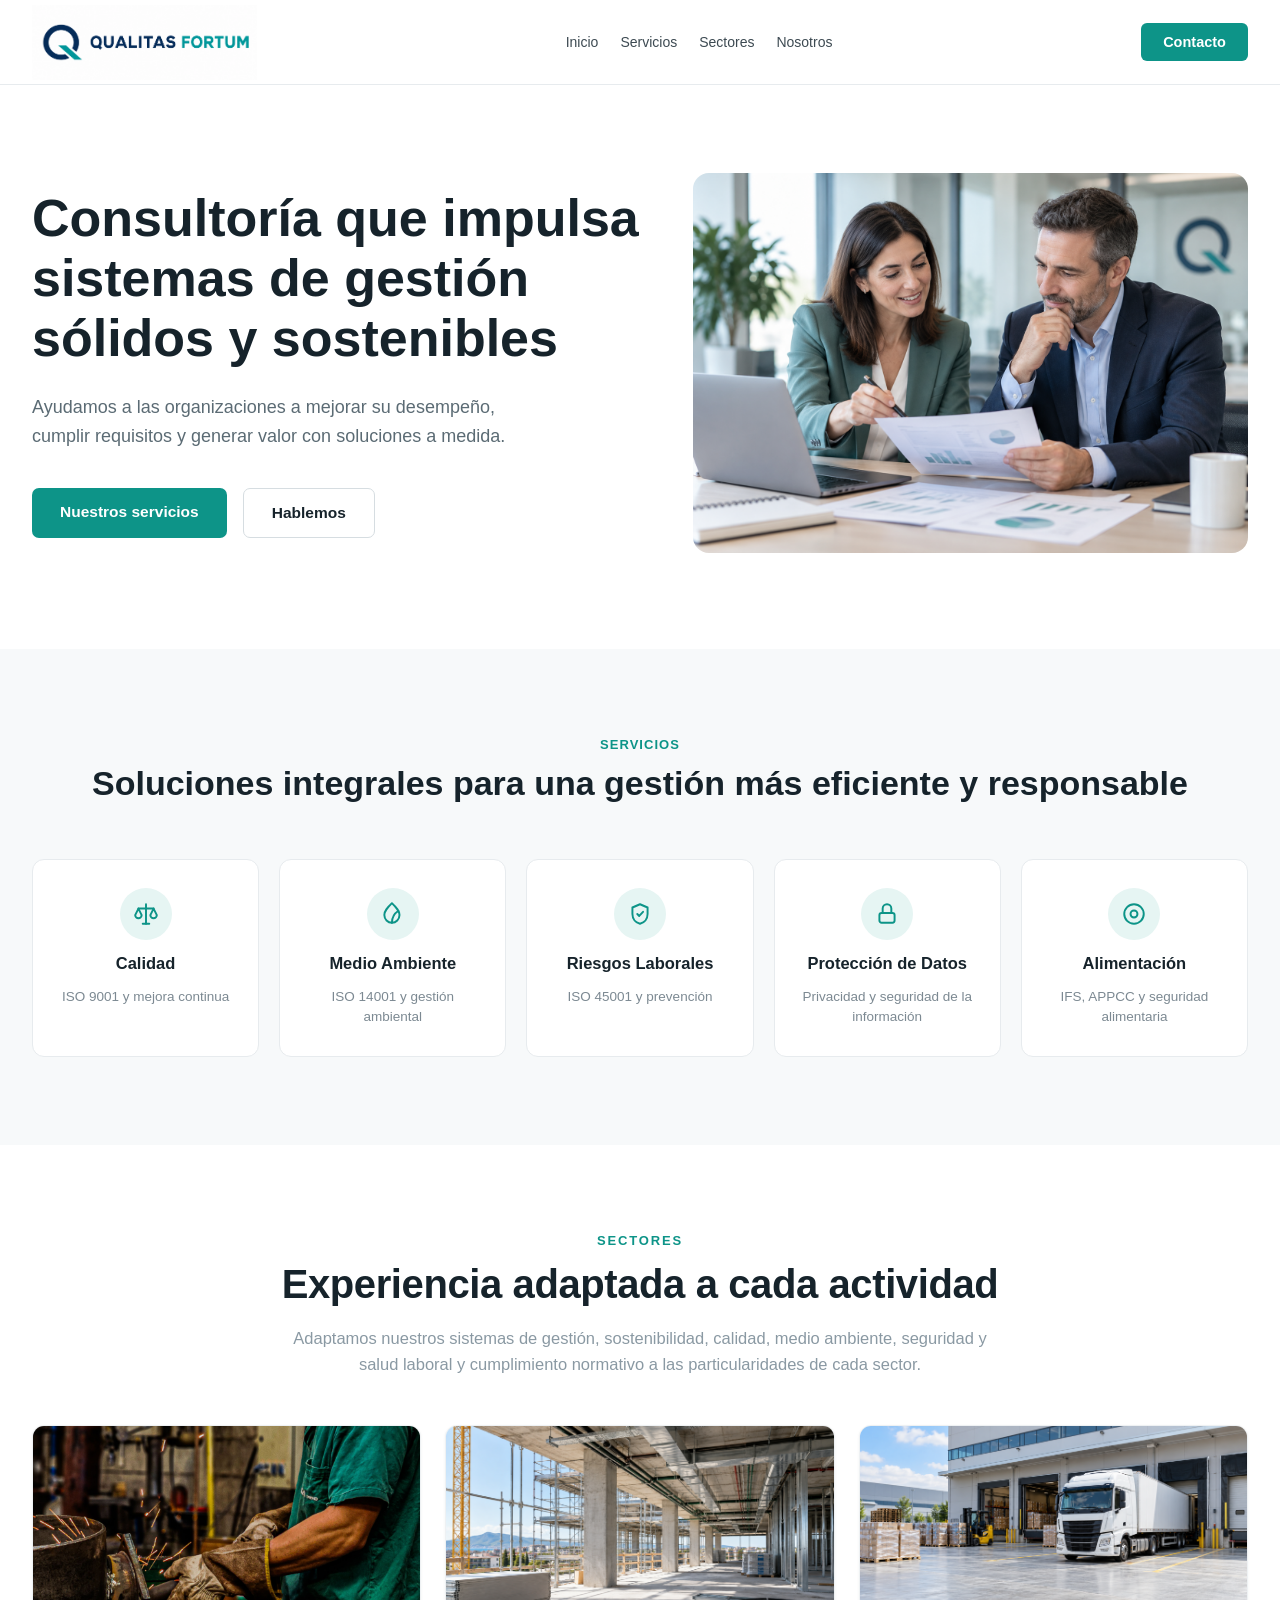
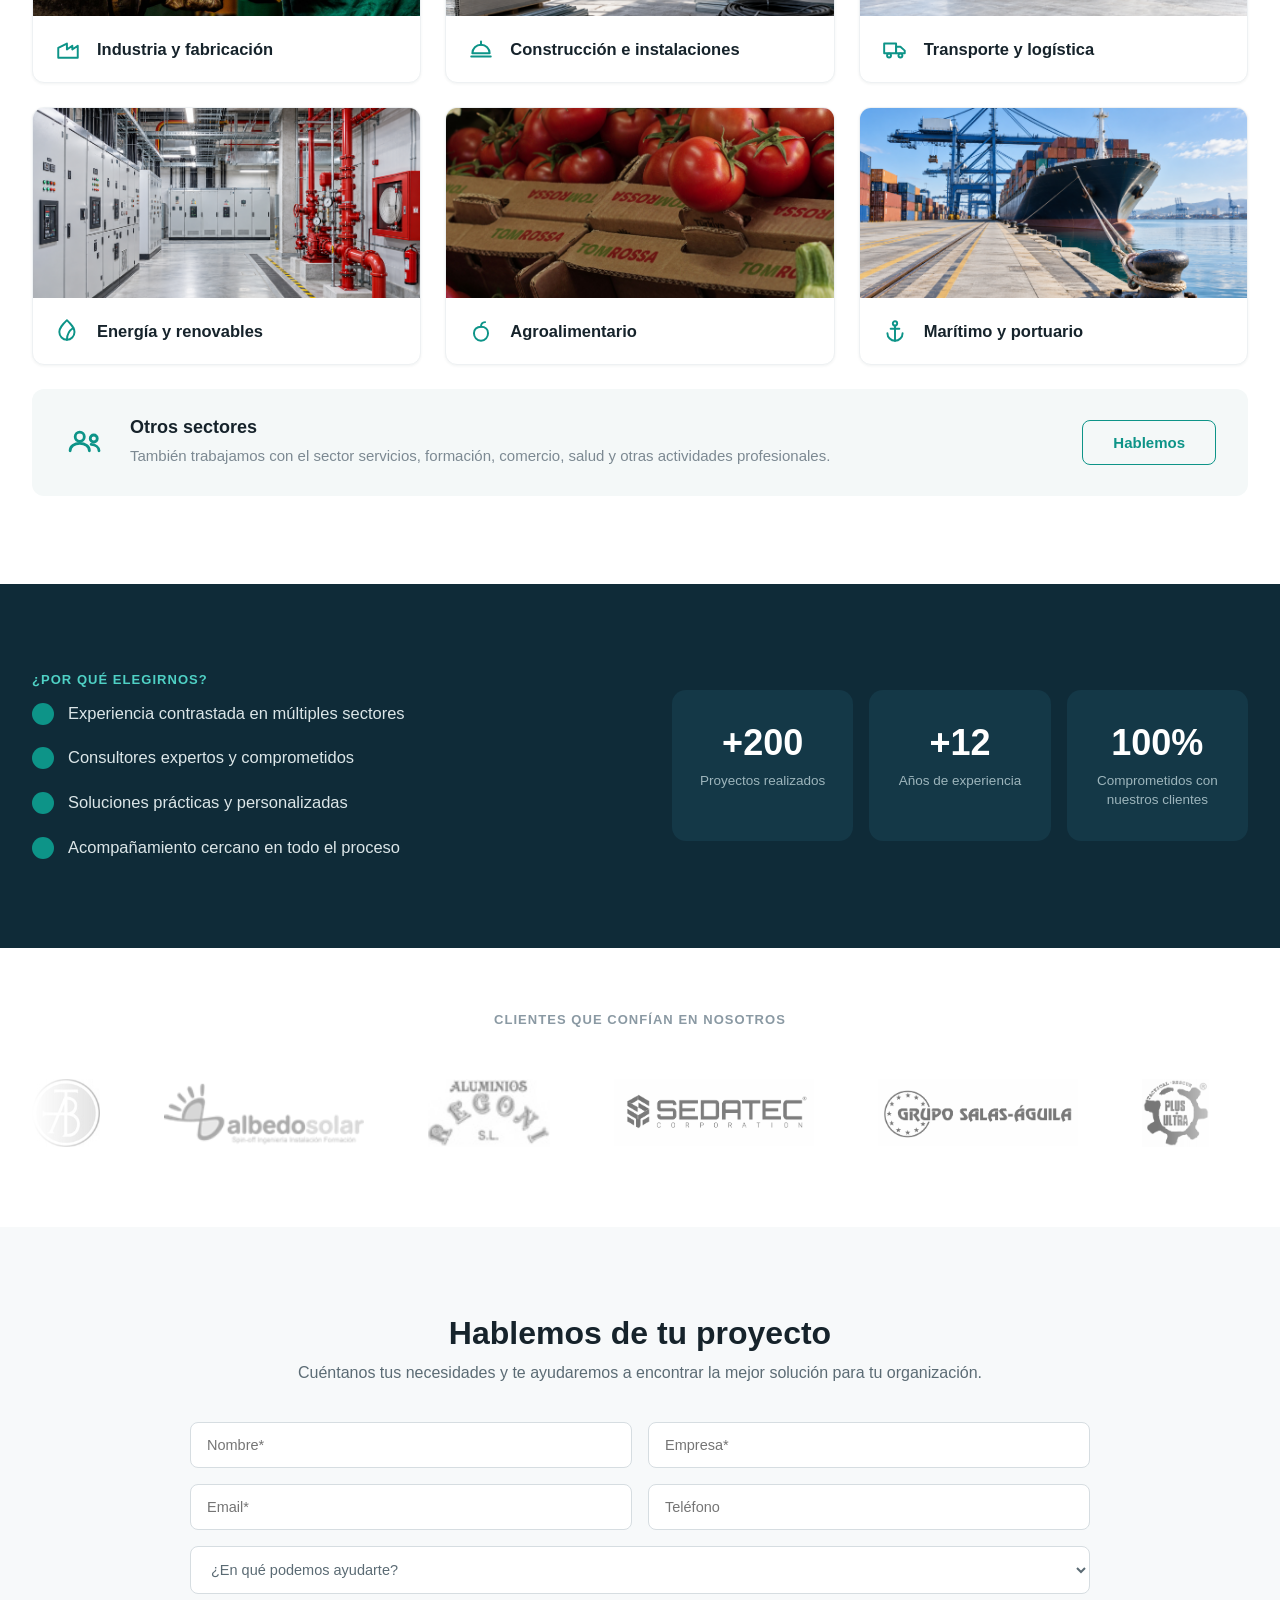
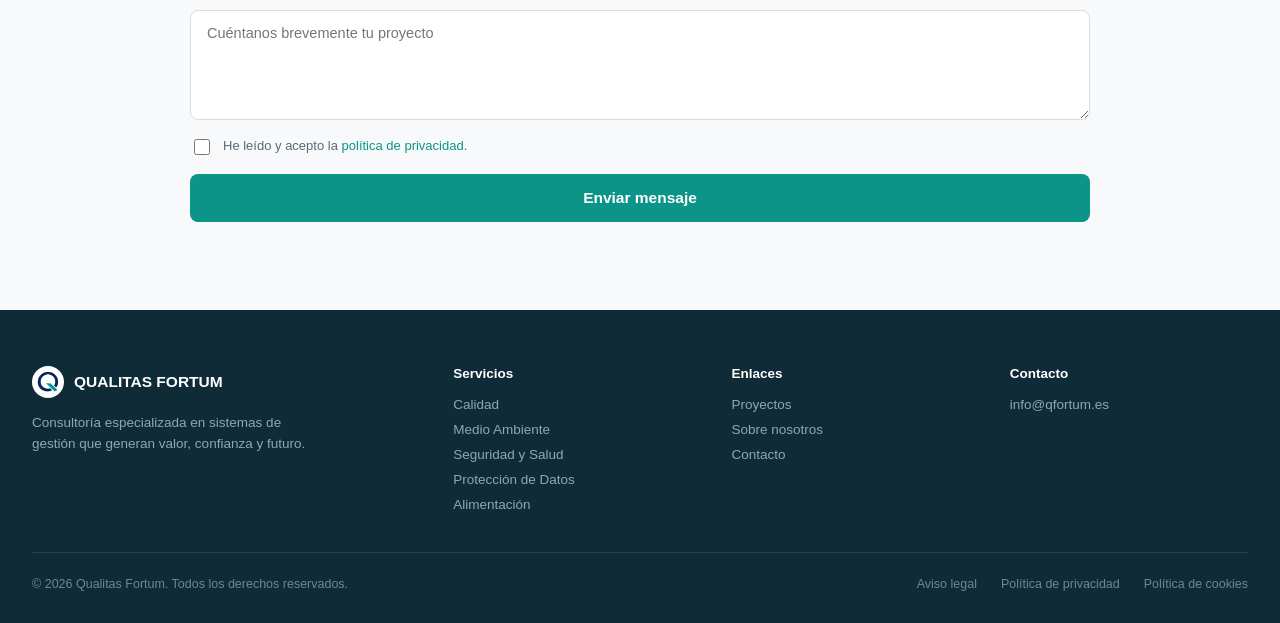
==== commit 5ea1f149: "Anade sitemap.xml y actualiza cifra de proyectos realizados - Anade sitemap.xml para mejorar la inde" ====
--- a/index.html
+++ b/index.html
@@ -206,7 +206,7 @@
       <div class="qf-grid-3" style="display: grid; grid-template-columns: repeat(3, 1fr); gap: 16px;">
         
           <div style="background: #143847; border-radius: 14px; padding: 32px 16px; text-align: center;">
-            <div style="font-size: 36px; font-weight: 700; color: #ffffff; margin-bottom: 8px;">+500</div>
+            <div style="font-size: 36px; font-weight: 700; color: #ffffff; margin-bottom: 8px;">+200</div>
             <div style="font-size: 13.5px; color: #9db5bc; line-height: 1.4;">Proyectos realizados</div>
           </div>
         
